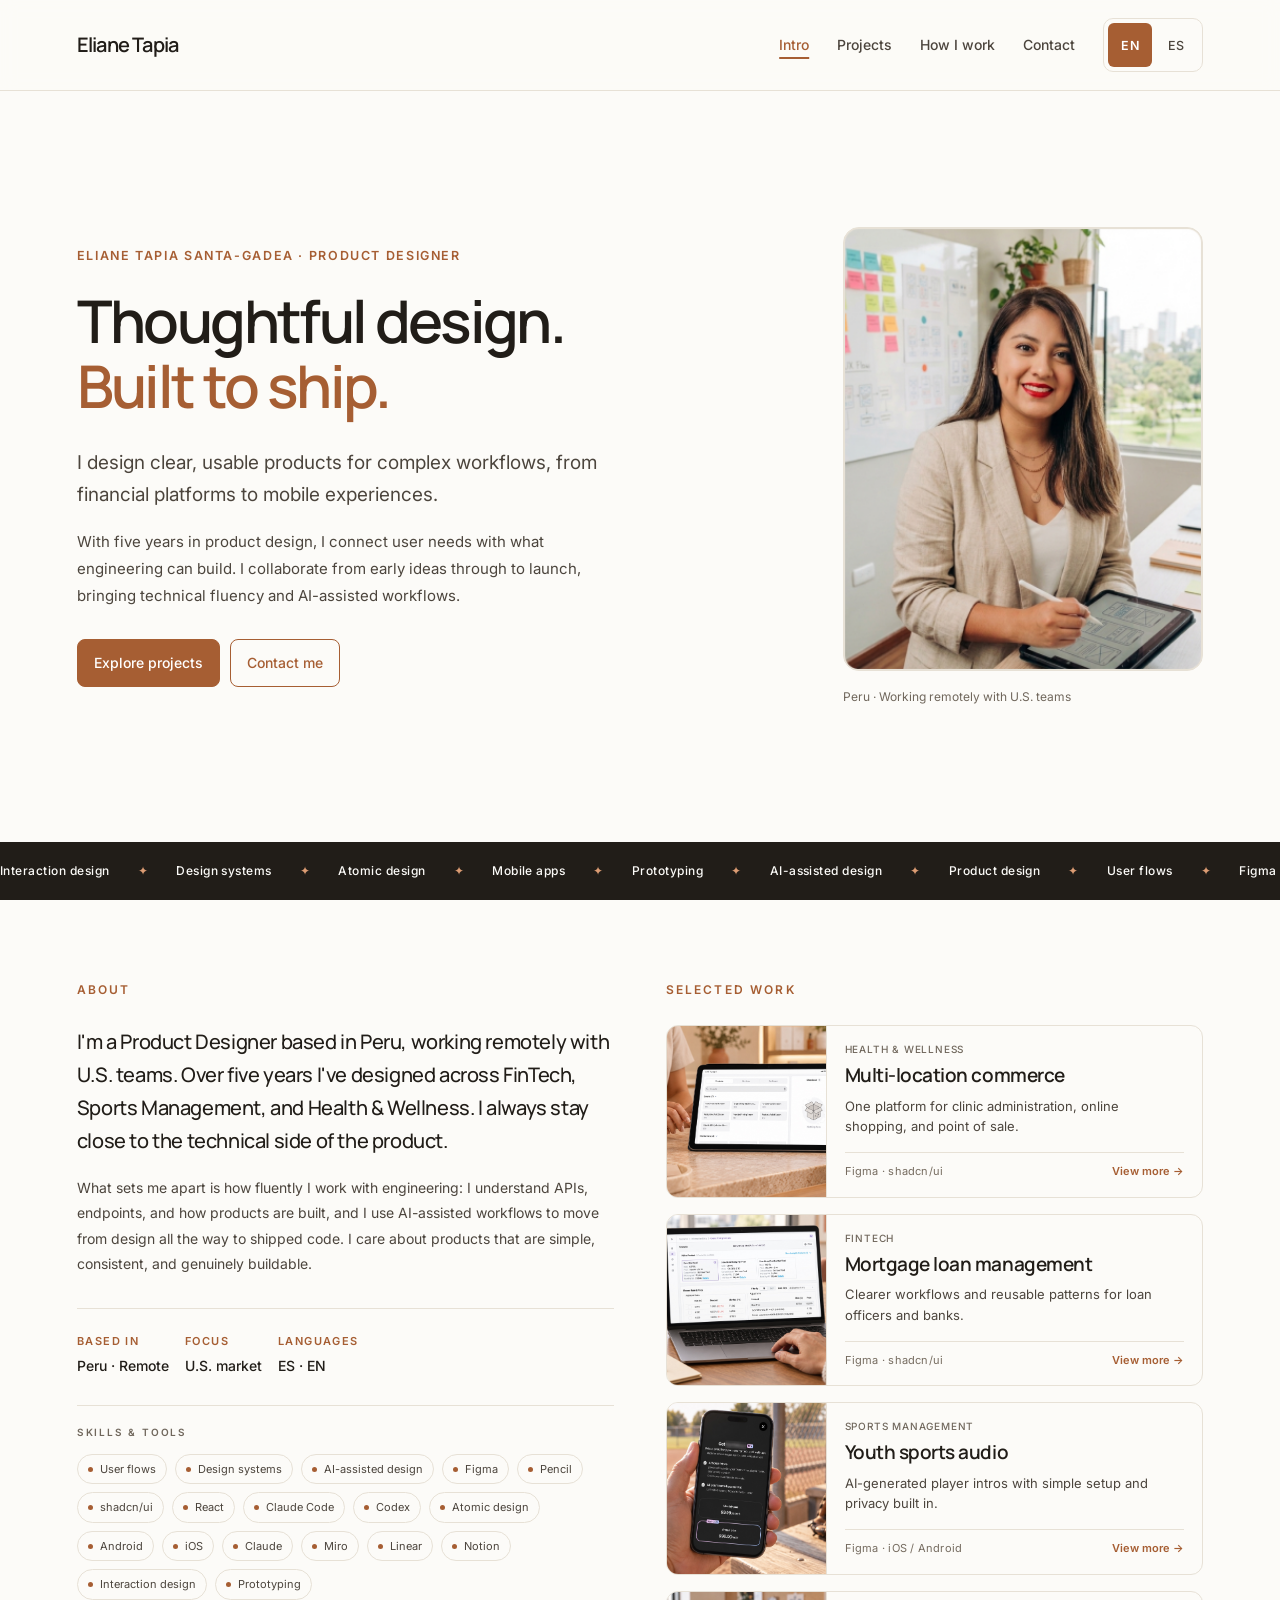
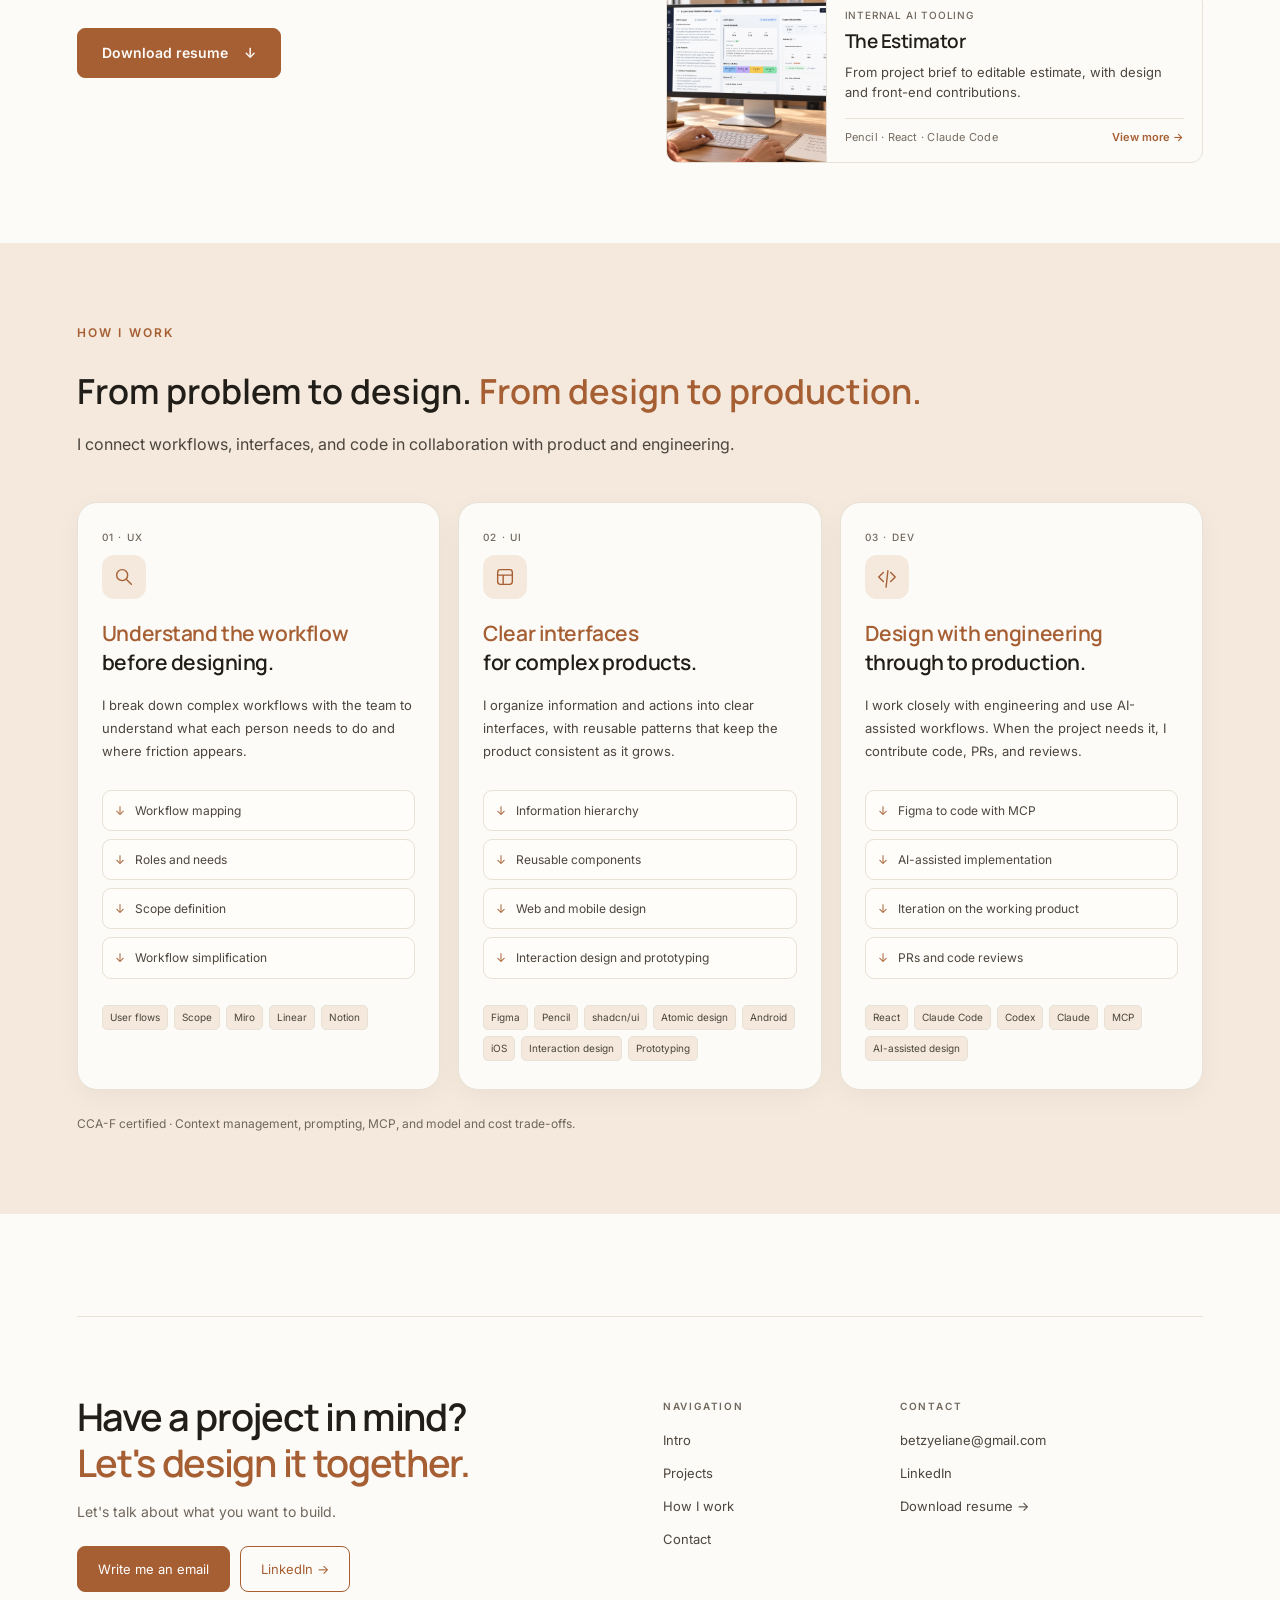
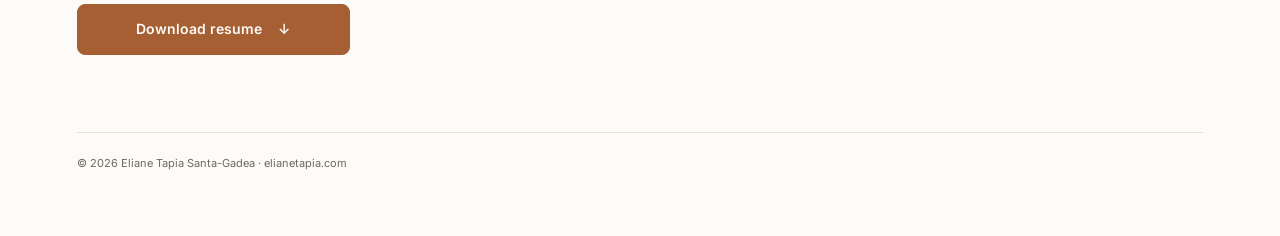
==== index.html @ b55c4a1f "Keep process-card accent line inside rounded edges" ====
<!DOCTYPE html>
<html lang="en" class="home-page">
<head>
  <meta charset="UTF-8">
  <meta name="viewport" content="width=device-width, initial-scale=1.0">
  <title>Eliane Tapia | Product Designer</title>
  <meta name="description" content="I design clear, usable products for complex workflows.">

  <!-- Open Graph (WhatsApp, LinkedIn, Facebook, iMessage) -->
  <meta property="og:type" content="website">
  <meta property="og:site_name" content="Eliane Tapia">
  <meta property="og:title" content="Eliane Tapia | Product Designer">
  <meta property="og:description" content="Thoughtful design. Built to ship. Clear, usable products for complex workflows.">
  <meta property="og:url" content="https://portfolio-eliane-exploration.vercel.app/">
  <meta property="og:image" content="https://portfolio-eliane-exploration.vercel.app/images/about-photo.png">
  <meta property="og:image:width" content="340">
  <meta property="og:image:height" content="420">
  <meta property="og:image:alt" content="Eliane Tapia, Product Designer">
  <meta property="og:locale" content="en_US">

  <!-- Twitter / X -->
  <meta name="twitter:card" content="summary_large_image">
  <meta name="twitter:title" content="Eliane Tapia | Product Designer">
  <meta name="twitter:description" content="Thoughtful design. Built to ship. Clear, usable products for complex workflows.">
  <meta name="twitter:image" content="https://portfolio-eliane-exploration.vercel.app/images/about-photo.png">

  <link rel="preconnect" href="https://fonts.googleapis.com">
  <link rel="preconnect" href="https://fonts.gstatic.com" crossorigin>
  <link href="https://fonts.googleapis.com/css2?family=Manrope:wght@500;600&family=Inter:wght@400;500;600&display=swap" rel="stylesheet">
  <link rel="stylesheet" href="css/styles.css?v=portfolio-process-25">
</head>
<body class="home">
  <a class="skip-link" href="#main" data-es="Saltar al contenido">Skip to content</a>
  <header class="topbar">
    <a class="wordmark" href="index.html">Eliane Tapia</a>
    <nav class="nav" aria-label="Main navigation" data-es-aria-label="Navegación principal">
      <a href="#intro" data-es="Introducción">Intro</a>
      <a href="#work" data-es="Proyectos">Projects</a>
      <a href="#approach" data-es="Cómo trabajo">How I work</a>
      <a href="#contact" data-es="Contacto">Contact</a>
    </nav>
    <div class="header-actions">
      <div class="lang" role="group" aria-label="Language" data-es-aria-label="Idioma">
        <button data-lang="en" class="active" aria-pressed="true">EN</button>
        <button data-lang="es" aria-pressed="false">ES</button>
      </div>
    </div>
  </header>

  <main id="main">
    <!-- Hero -->
    <section class="hero wrap" id="intro">
      <div class="hero-copy">
      <p class="eyebrow">ELIANE TAPIA SANTA-GADEA · PRODUCT DESIGNER</p>
      <h1 class="hero-title"><span data-es="Diseño con intención.">Thoughtful design.</span><span class="accent" data-es="Listo para lanzar.">Built to ship.</span></h1>
      <p class="lead" data-es="Diseño productos claros y fáciles de usar para flujos de trabajo complejos, desde plataformas financieras hasta experiencias móviles.">I design clear, usable products for complex workflows, from financial platforms to mobile experiences.</p>
      <p class="hero-context" data-es="Con cinco años en diseño de producto, conecto las necesidades de las personas con lo que ingeniería puede construir. Colaboro desde las primeras ideas hasta el lanzamiento, con fluidez técnica y flujos asistidos por IA.">With five years in product design, I connect user needs with what engineering can build. I collaborate from early ideas through to launch, bringing technical fluency and AI-assisted workflows.</p>
      <p class="hero-links"><a class="primary-link" href="#work" data-es="Explorar proyectos">Explore projects</a><a class="secondary-link" href="#contact" data-es="Contáctame">Contact me</a></p>
      </div>
      <figure class="hero-profile">
        <div class="hero-photo">
          <img loading="eager" decoding="async" src="images/about-photo.png" alt="Eliane Tapia" onerror="this.style.display='none'">
        </div>
        <figcaption data-es="Perú · Colaboración remota con equipos de EE.UU.">Peru · Working remotely with U.S. teams</figcaption>
      </figure>
    </section>

    <section class="skills-marquee" aria-label="Design skills" data-es-aria-label="Capacidades de diseño">
      <div class="marquee-window">
        <div class="marquee-track">
          <ul class="marquee-list"><li data-es="Diseño de interacción">Interaction design</li><li data-es="Sistemas de diseño">Design systems</li><li data-es="Diseño atómico">Atomic design</li><li data-es="Apps móviles">Mobile apps</li><li data-es="Prototipado">Prototyping</li><li data-es="Diseño asistido por IA">AI-assisted design</li><li data-es="Diseño de producto">Product design</li><li data-es="Flujos de usuario">User flows</li><li>Figma</li><li>Codex</li><li>Claude</li></ul>
          <ul class="marquee-list" aria-hidden="true"><li data-es="Diseño de interacción">Interaction design</li><li data-es="Sistemas de diseño">Design systems</li><li data-es="Diseño atómico">Atomic design</li><li data-es="Apps móviles">Mobile apps</li><li data-es="Prototipado">Prototyping</li><li data-es="Diseño asistido por IA">AI-assisted design</li><li data-es="Diseño de producto">Product design</li><li data-es="Flujos de usuario">User flows</li><li>Figma</li><li>Codex</li><li>Claude</li></ul>
        </div>
      </div>
    </section>

    <div class="about-work section wrap">
    <!-- About -->
    <section class="about" id="about">
      <h2 class="label" data-es="SOBRE MÍ">ABOUT</h2>
      <div class="about-row">
        <div class="about-text">
          <div class="about-bio">
          <p class="about-lead" data-es="Soy Product Designer radicada en Perú, trabajando en remoto con equipos de EE.UU. En cinco años he diseñado en FinTech, Sports Management y Health & Wellness. Siempre trabajo cerca del lado técnico del producto.">I'm a Product Designer based in Peru, working remotely with U.S. teams. Over five years I've designed across FinTech, Sports Management, and Health &amp; Wellness. I always stay close to the technical side of the product.</p>
          <p class="about-body" data-es="Lo que me distingue es la fluidez con que trabajo junto a ingeniería: entiendo APIs, endpoints y cómo se construyen los productos, y uso flujos asistidos por IA para ir del diseño hasta el código en producción. Me importan los productos simples, consistentes y realmente construibles.">What sets me apart is how fluently I work with engineering: I understand APIs, endpoints, and how products are built, and I use AI-assisted workflows to move from design all the way to shipped code. I care about products that are simple, consistent, and genuinely buildable.</p>

          </div>
          <div class="about-profile-details">
          <div class="facts">
            <div><p class="fact-k" data-es="UBICACIÓN">BASED IN</p><p class="fact-v" data-es="Perú · Remoto">Peru · Remote</p></div>
            <div><p class="fact-k" data-es="ENFOQUE">FOCUS</p><p class="fact-v" data-es="Mercado EE.UU.">U.S. market</p></div>
            <div><p class="fact-k" data-es="IDIOMAS">LANGUAGES</p><p class="fact-v">ES · EN</p></div>
          </div>
    <section class="about-skills" aria-labelledby="skills-title">
      <div class="skills-inner">
        <h3 class="label" id="skills-title" data-es="SKILLS Y HERRAMIENTAS">SKILLS &amp; TOOLS</h3>
        <ul class="skill-list">
          <li data-es="Flujos de usuario">User flows</li>
          <li data-es="Sistemas de diseño">Design systems</li>
          <li data-es="Diseño asistido por IA">AI-assisted design</li>
          <li>Figma</li>
          <li>Pencil</li>
          <li>shadcn/ui</li>
          <li>React</li>
          <li>Claude Code</li>
          <li>Codex</li>
          <li data-es="Diseño atómico">Atomic design</li>
          <li>Android</li>
          <li>iOS</li>
          <li>Claude</li>
          <li>Miro</li>
          <li>Linear</li>
          <li>Notion</li>
          <li data-es="Diseño de interacción">Interaction design</li>
          <li data-es="Prototipado">Prototyping</li>
        </ul>
      </div>
    </section>
          </div>

        </div>
      </div>
      <a class="about-resume" href="resumes/Eliane_Tapia_CV_EN.pdf" download data-cv-en="resumes/Eliane_Tapia_CV_EN.pdf" data-cv-es="resumes/Eliane_Tapia_CV_ES.pdf"><span data-es="Descargar CV">Download resume</span><span aria-hidden="true">↓</span></a>
    </section>

    <!-- Selected work -->
    <section class="work" id="work">
      <h2 class="label" data-es="TRABAJO SELECCIONADO">SELECTED WORK</h2>
      <div class="cards">
        <a class="card" href="multi-location-commerce.html">
          <div class="card-media"><img loading="lazy" decoding="async" src="images/mockups/mlc-context.jpg" width="1536" height="1024" alt="" onerror="this.style.display='none'"></div>
          <div class="card-copy">
          <span class="card-meta">Health &amp; wellness</span>
          <h3 data-es="Comercio multisede">Multi-location commerce</h3>
          <p class="card-desc" data-es="Una plataforma para administrar clínicas, compras online y puntos de venta.">One platform for clinic administration, online shopping, and point of sale.</p>
          <div class="card-footer">
            <p class="card-stack">Figma · shadcn/ui</p>
            <span class="card-link" data-es="Ver más →">View more →</span>
          </div>
          </div>
        </a>
        <a class="card" href="mortgage-loan.html">
          <div class="card-media"><img loading="lazy" decoding="async" src="images/mockups/mortgage-context.jpg" width="1536" height="1024" alt="" onerror="this.style.display='none'"></div>
          <div class="card-copy">
          <span class="card-meta">Fintech</span>
          <h3 data-es="Gestión de préstamos hipotecarios">Mortgage loan management</h3>
          <p class="card-desc" data-es="Flujos más claros y patrones reutilizables para oficiales de crédito y bancos.">Clearer workflows and reusable patterns for loan officers and banks.</p>
          <div class="card-footer">
            <p class="card-stack">Figma · shadcn/ui</p>
            <span class="card-link" data-es="Ver más →">View more →</span>
          </div>
          </div>
        </a>
        <a class="card" href="youth-sports.html">
          <div class="card-media"><img loading="lazy" decoding="async" src="images/mockups/youth-context.jpg" width="1536" height="1024" alt="" onerror="this.style.display='none'"></div>
          <div class="card-copy">
          <span class="card-meta">Sports management</span>
          <h3 data-es="Audio para deportes juveniles">Youth sports audio</h3>
          <p class="card-desc" data-es="Presentaciones de jugadores generadas por IA, con configuración sencilla y privacidad integrada.">AI-generated player intros with simple setup and privacy built in.</p>
          <div class="card-footer">
            <p class="card-stack">Figma · iOS / Android</p>
            <span class="card-link" data-es="Ver más →">View more →</span>
          </div>
          </div>
        </a>
        <a class="card" href="estimator.html">
          <div class="card-media"><img loading="lazy" decoding="async" src="images/mockups/estimator-context.jpg" width="1536" height="1024" alt="" onerror="this.style.display='none'"></div>
          <div class="card-copy">
          <span class="card-meta">Internal AI tooling</span>
          <h3 data-es="The Estimator">The Estimator</h3>
          <p class="card-desc" data-es="Del brief a una estimación editable, con aportes de diseño y front-end.">From project brief to editable estimate, with design and front-end contributions.</p>
          <div class="card-footer">
            <p class="card-stack">Pencil · React · Claude Code</p>
            <span class="card-link" data-es="Ver más →">View more →</span>
          </div>
          </div>
        </a>
      </div>
    </section>

    </div>

    <!-- How I work -->
    <section class="band approach" id="approach" aria-labelledby="approach-title">
      <div class="section wrap">
        <p class="label" data-es="CÓMO TRABAJO">HOW I WORK</p>
        <h2 id="approach-title"><span data-es="Del problema al diseño.">From problem to design.</span> <span class="accent" data-es="Del diseño a producción.">From design to production.</span></h2>
        <p class="approach-intro" data-es="Conecto flujos de trabajo, interfaces y código en colaboración con producto e ingeniería.">I connect workflows, interfaces, and code in collaboration with product and engineering.</p>
        <div class="points">
          <article class="point" tabindex="0">
            <span class="approach-number">01 · UX</span>
            <span class="approach-icon" aria-hidden="true"><svg viewBox="0 0 24 24" width="22" height="22" fill="none" stroke="currentColor" stroke-width="1.5" stroke-linecap="round" stroke-linejoin="round"><circle cx="10" cy="10" r="6"/><path d="m15 15 5 5"/></svg></span>
            <h3><span class="accent" data-es="Entender el flujo">Understand the workflow</span><span data-es="antes de diseñar.">before designing.</span></h3>
            <p data-es="Descompongo flujos complejos junto al equipo para entender qué necesita hacer cada persona y dónde aparece la fricción.">I break down complex workflows with the team to understand what each person needs to do and where friction appears.</p>
            <ul class="approach-details">
              <li data-es="Mapeo de flujos">Workflow mapping</li>
              <li data-es="Roles y necesidades">Roles and needs</li>
              <li data-es="Definición del alcance">Scope definition</li>
              <li data-es="Simplificación de flujos">Workflow simplification</li>
            </ul>
            <ul class="approach-tags"><li data-es="Flujos de usuario">User flows</li><li data-es="Alcance">Scope</li><li>Miro</li><li>Linear</li><li>Notion</li></ul>
          </article>
          <article class="point" tabindex="0">
            <span class="approach-number">02 · UI</span>
            <span class="approach-icon" aria-hidden="true"><svg viewBox="0 0 24 24" width="22" height="22" fill="none" stroke="currentColor" stroke-width="1.5" stroke-linecap="round" stroke-linejoin="round"><rect x="4" y="4" width="16" height="16" rx="3"/><path d="M4 10h16M10 10v10"/></svg></span>
            <h3><span class="accent" data-es="Interfaces claras">Clear interfaces</span><span data-es="para productos complejos.">for complex products.</span></h3>
            <p data-es="Organizo información y acciones en interfaces claras, con patrones reutilizables que mantienen la consistencia a medida que el producto crece.">I organize information and actions into clear interfaces, with reusable patterns that keep the product consistent as it grows.</p>
            <ul class="approach-details">
              <li data-es="Jerarquía de información">Information hierarchy</li>
              <li data-es="Componentes reutilizables">Reusable components</li>
              <li data-es="Diseño web y móvil">Web and mobile design</li>
              <li data-es="Diseño de interacción y prototipado">Interaction design and prototyping</li>
            </ul>
            <ul class="approach-tags"><li>Figma</li><li>Pencil</li><li>shadcn/ui</li><li data-es="Diseño atómico">Atomic design</li><li>Android</li><li>iOS</li><li data-es="Diseño de interacción">Interaction design</li><li data-es="Prototipado">Prototyping</li></ul>
          </article>
          <article class="point" tabindex="0">
            <span class="approach-number">03 · DEV</span>
            <span class="approach-icon" aria-hidden="true"><svg viewBox="0 0 24 24" width="22" height="22" fill="none" stroke="currentColor" stroke-width="1.5" stroke-linecap="round" stroke-linejoin="round"><path d="m8 7-5 5 5 5m8-10 5 5-5 5m-3-12-2 18"/></svg></span>
            <h3><span class="accent" data-es="Diseñar con ingeniería">Design with engineering</span><span data-es="hasta producción.">through to production.</span></h3>
            <p data-es="Trabajo de cerca con ingeniería y uso flujos asistidos por IA. Cuando el proyecto lo necesita, contribuyo código, PRs y revisiones.">I work closely with engineering and use AI-assisted workflows. When the project needs it, I contribute code, PRs, and reviews.</p>
            <ul class="approach-details">
              <li data-es="De Figma al código con MCP">Figma to code with MCP</li>
              <li data-es="Implementación asistida por IA">AI-assisted implementation</li>
              <li data-es="Iteración sobre el producto real">Iteration on the working product</li>
              <li data-es="PRs y revisiones de código">PRs and code reviews</li>
            </ul>
            <ul class="approach-tags"><li>React</li><li>Claude Code</li><li>Codex</li><li>Claude</li><li>MCP</li><li data-es="Diseño asistido por IA">AI-assisted design</li></ul>
          </article>
        </div>
        <p class="approach-note" data-es="Certificación CCA-F · Manejo de contexto, prompting, MCP y decisiones de modelo y costo.">CCA-F certified · Context management, prompting, MCP, and model and cost trade-offs.</p>
      </div>
    </section>

  </main>

  <footer class="contact-footer wrap" id="contact" aria-labelledby="footer-title">
    <div class="footer-grid">
      <div class="footer-invitation">
        <h2 id="footer-title"><span data-es="¿Tienes un proyecto en mente?">Have a project in mind?</span> <span class="accent" data-es="Diseñémoslo juntos.">Let's design it together.</span></h2>
        <p data-es="Conversemos sobre lo que quieres construir.">Let's talk about what you want to build.</p>
        <div class="footer-action-group">
        <div class="footer-actions">
          <a class="primary-link" href="mailto:betzyeliane@gmail.com" data-es="Escríbeme">Write me an email</a>
          <a class="secondary-link" href="https://www.linkedin.com/in/elianetapia" target="_blank" rel="noopener">LinkedIn →</a>
        </div>
        <a class="about-resume footer-resume-button" href="resumes/Eliane_Tapia_CV_EN.pdf" download data-cv-en="resumes/Eliane_Tapia_CV_EN.pdf" data-cv-es="resumes/Eliane_Tapia_CV_ES.pdf"><span data-es="Descargar CV">Download resume</span><span aria-hidden="true">↓</span></a>
        </div>
      </div>
      <nav class="footer-column" aria-label="Footer navigation" data-es-aria-label="Navegación del pie de página">
        <h3 class="label" data-es="NAVEGACIÓN">NAVIGATION</h3>
        <a href="#intro" data-es="Introducción">Intro</a>
        <a href="#work" data-es="Proyectos">Projects</a>
        <a href="#approach" data-es="Cómo trabajo">How I work</a>
        <a href="#contact" data-es="Contacto">Contact</a>
      </nav>
      <div class="footer-column">
        <h3 class="label" data-es="CONTACTO">CONTACT</h3>
        <a href="mailto:betzyeliane@gmail.com">betzyeliane@gmail.com</a>
        <a href="https://www.linkedin.com/in/elianetapia" target="_blank" rel="noopener">LinkedIn</a>
        <a class="footer-resume" href="resumes/Eliane_Tapia_CV_EN.pdf" download data-cv-en="resumes/Eliane_Tapia_CV_EN.pdf" data-cv-es="resumes/Eliane_Tapia_CV_ES.pdf" data-es="Descargar CV →">Download resume →</a>
      </div>
    </div>
    <div class="footer-bottom">© <span id="yr"></span> Eliane Tapia Santa-Gadea · elianetapia.com</div>
  </footer>
  <script>document.getElementById("yr").textContent = new Date().getFullYear();</script>
  <script src="js/main.js?v=portfolio-resume-24"></script>
</body>
</html>
---- css/styles.css ----
/* ============================================================
   Eliane Tapia — Portfolio
   Token-first stylesheet. Change a value here, it updates everywhere.
   ============================================================ */

:root {
  /* Color */
  --paper:      #FCFBF8;  /* page background */
  --ink:        #211D18;  /* primary text / headings */
  --mid:        #4C453D;  /* body text */
  --soft:       #857C70;  /* secondary text */
  --faint:      #A39A8C;  /* captions, footnotes */
  --line:       #E7E1D6;  /* hairlines, borders */
  --accent:     #A65E33;  /* sienna — labels, links, accents */
  --tint:       #F4E9DC;  /* warm band / cards */
  --img-tint:   #ECE5DB;  /* image placeholder background */

  /* Type */
  --display: "Manrope", -apple-system, BlinkMacSystemFont, "Segoe UI", sans-serif;
  --body: "Inter", -apple-system, BlinkMacSystemFont, "Segoe UI", sans-serif;

  /* Layout */
  --maxw: 1000px;
  --gutter: clamp(20px, 6vw, 80px);
}

/* ---------- Reset ---------- */
*, *::before, *::after { box-sizing: border-box; }
html { -webkit-text-size-adjust: 100%; scroll-behavior: smooth; }
body {
  margin: 0;
  background: var(--paper);
  color: var(--mid);
  font-family: var(--body);
  font-size: 17px;
  line-height: 1.6;
  -webkit-font-smoothing: antialiased;
  text-rendering: optimizeLegibility;
}
img { max-width: 100%; display: block; }
a { color: var(--accent); text-decoration: none; }
a:hover { text-decoration: underline; text-underline-offset: 3px; }
h1, h2, h3 { font-family: var(--display); color: var(--ink); font-weight: 500; margin: 0; }

/* ---------- Layout helpers ---------- */
.wrap { max-width: var(--maxw); margin: 0 auto; padding-left: var(--gutter); padding-right: var(--gutter); }
.section { padding-block: clamp(56px, 9vw, 96px); }
.label {
  font-family: var(--body); font-weight: 600; font-size: 12px;
  letter-spacing: 0.18em; color: var(--accent); text-transform: uppercase;
  margin: 0 0 26px;
}
.rule { height: 1px; background: var(--line); border: 0; margin: 0; }
.accent { color: var(--accent); }

/* ---------- Topbar ---------- */
.topbar {
  position: sticky; top: 0; z-index: 50;
  display: flex; align-items: center; justify-content: space-between;
  gap: 16px; flex-wrap: wrap;
  padding: 16px var(--gutter);
  background: color-mix(in srgb, var(--paper) 88%, transparent);
  backdrop-filter: saturate(140%) blur(8px);
  border-bottom: 1px solid var(--line);
}
.wordmark { font-family: var(--display); font-weight: 500; font-size: 19px; color: var(--ink); }
.wordmark:hover { text-decoration: none; }
.nav { display: flex; align-items: center; gap: clamp(14px, 3vw, 28px); }
.nav > a { color: var(--mid); font-weight: 500; font-size: 14px; }
.lang { display: inline-flex; align-items: center; gap: 6px; padding: 5px 12px; border: 1px solid var(--line); border-radius: 20px; }
.lang button {
  background: none; border: 0; cursor: pointer; font-family: var(--body);
  font-size: 12.5px; font-weight: 500; letter-spacing: 0.04em; color: var(--faint); padding: 0;
}
.lang button.active { color: var(--accent); font-weight: 600; }
.lang span { color: var(--faint); font-size: 12px; }

/* ---------- Hero ---------- */
.hero {
  padding-top: clamp(56px, 9vw, 96px);
  padding-bottom: clamp(56px, 9vw, 96px);
}
.eyebrow { font-weight: 600; font-size: 12.5px; letter-spacing: 0.13em; color: var(--accent); margin: 0 0 22px; }
.hero-title {
  font-size: clamp(34px, 6.2vw, 60px); line-height: 1.05; letter-spacing: -0.01em;
  max-width: none ; margin: 0 0 26px;
}
.lead { font-size: clamp(17px, 2.2vw, 19px); color: var(--mid); max-width: none; margin: 0 0 26px; line-height: 1.6; }
.hero-links { font-size: 15px; }
.hero-links a { font-weight: 500; }
.hero-links .sep { color: var(--line); margin: 0 8px; }

/* ---------- About ---------- */
.about-row { display: grid; grid-template-columns: 340px 1fr; gap: clamp(32px, 5vw, 60px); align-items: start; }
.about-photo {
  aspect-ratio: 34 / 42; border-radius: 14px; overflow: hidden;
  background: var(--img-tint); border: 1px solid var(--line);
  display: grid; place-items: center;
}
.about-photo img { width: 100%; height: 100%; object-fit: cover; }
.about-photo::after { content: "Tu foto"; color: var(--faint); font-size: 13px; letter-spacing: 0.18em; }
.about-photo:has(img[src]:not([src=""]))::after { content: none; }
.about-lead { font-family: var(--display); font-size: clamp(20px, 2.6vw, 23px); color: var(--ink); line-height: 1.4; margin: 0 0 18px; }
.about-body { font-size: 16px; color: var(--mid); margin: 0 0 26px; }
.facts { display: flex; flex-wrap: wrap; gap: 36px; }
.fact-k { font-weight: 600; font-size: 11px; letter-spacing: 0.13em; color: var(--accent); text-transform: uppercase; margin: 0 0 4px; }
.fact-v { font-weight: 500; font-size: 14px; color: var(--ink); margin: 0; }

/* ---------- Selected work ---------- */
.cards { display: grid; grid-template-columns: 1fr 1fr; gap: clamp(28px, 4vw, 40px) clamp(24px, 3vw, 32px); }
.card { display: block; color: inherit; }
.card:hover { text-decoration: none; }
.card-media {
  aspect-ratio: 16 / 9; border-radius: 12px; overflow: hidden; background: var(--img-tint);
  border: 1px solid var(--line); margin-bottom: 16px; transition: transform .25s ease, box-shadow .25s ease;
}
.card-media img { width: 100%; height: 100%; object-fit: cover; }
.card:hover .card-media { transform: translateY(-3px); box-shadow: 0 18px 40px rgba(33,29,24,.12); }
.card h3 { font-size: clamp(20px, 2.4vw, 23px); line-height: 1.18; margin: 0 0 8px; }
.card-meta { font-weight: 600; font-size: 12px; letter-spacing: 0.06em; color: var(--accent); margin: 0 0 8px; }
.card-desc { font-size: 15px; color: var(--mid); margin: 0 0 8px; }
.card-stack { font-size: 12.5px; color: var(--faint); letter-spacing: 0.02em; margin: 0; }

/* ---------- Design → Code band ---------- */
.band { background: var(--tint); }
.band h2 { font-size: clamp(26px, 3.4vw, 36px); line-height: 1.14; margin: 0 0 36px; }
.points { display: grid; grid-template-columns: repeat(3, 1fr); gap: clamp(24px, 4vw, 40px); }
.point .arrow { color: var(--accent); font-size: 18px; }
.point h4 { font-family: var(--body); font-weight: 600; font-size: 15px; color: var(--ink); margin: 6px 0 6px; line-height: 1.4; }
.point p { font-size: 14px; color: var(--mid); margin: 0; }

/* ---------- Contact ---------- */
.contact h2 { font-size: clamp(30px, 4.4vw, 46px); line-height: 1.08; margin: 0 0 22px; }
.contact-links { font-size: clamp(16px, 2vw, 18px); }
.contact-links a { font-weight: 500; }
.contact-links .sep { color: var(--line); margin: 0 10px; }
.site-footer { padding: 24px var(--gutter) 44px; color: var(--faint); font-size: 12px; letter-spacing: 0.02em; }

/* ---------- Detail page ---------- */
.detail-hero { padding-top: clamp(48px, 7vw, 80px); padding-bottom: clamp(32px, 5vw, 48px); }
.detail-hero .eyebrow { margin-bottom: 14px; }
.detail-title { font-size: clamp(32px, 5.4vw, 50px); line-height: 1.06; letter-spacing: -0.01em; max-width: 18ch; margin: 0 0 22px; }
.detail-sub { font-size: clamp(17px, 2.2vw, 21px); color: var(--mid); max-width: 56ch; margin: 0; }

.meta { display: grid; grid-template-columns: repeat(3, 1fr); gap: 28px; padding-block: 30px; border-top: 1px solid var(--line); border-bottom: 1px solid var(--line); }
.meta .k { font-weight: 600; font-size: 11px; letter-spacing: 0.13em; color: var(--accent); text-transform: uppercase; margin: 0 0 6px; }
.meta .v { font-weight: 500; font-size: 15px; color: var(--ink); margin: 0; line-height: 1.45; }

.problem-text { font-family: var(--display); font-size: clamp(21px, 2.8vw, 24px); color: var(--ink); line-height: 1.4; max-width: 40ch; margin: 0; }

.steps { display: flex; flex-direction: column; gap: 22px; }
.step { display: grid; grid-template-columns: 28px 1fr; gap: 18px; align-items: start; }
.step .num { font-weight: 600; font-size: 14px; color: var(--accent); }
.step h4 { font-family: var(--body); font-weight: 600; font-size: 15px; color: var(--ink); margin: 0 0 3px; line-height: 1.3; }
.step p { font-size: 14.5px; color: var(--mid); margin: 0; }

.overview-text { font-size: clamp(17px, 2.2vw, 19px); color: var(--mid); max-width: 60ch; margin: 0; line-height: 1.65; }

.impact-cards { display: grid; grid-template-columns: repeat(3, 1fr); gap: 20px; }
.impact-card { background: var(--tint); border-radius: 12px; padding: 22px; }
.impact-card .big { font-family: var(--display); font-size: clamp(22px, 2.8vw, 26px); color: var(--ink); line-height: 1.12; margin: 0 0 8px; }
.impact-card .small { font-size: 13.5px; color: var(--mid); margin: 0; line-height: 1.4; }

/* Gallery cards use the Figma frame proportions; images fill them
   (cover, top-anchored) so there's no empty padding around the shot. */
.gallery-lead { border-radius: 12px; overflow: hidden; background: var(--img-tint); border: 1px solid var(--line); margin-bottom: 20px; aspect-ratio: 960 / 520; }
.gallery-lead img { width: 100%; height: 100%; object-fit: cover; object-position: top; display: block; }
.gallery-grid { display: grid; grid-template-columns: 1fr 1fr; gap: 20px; align-items: start; }
.gallery-grid .shot { border-radius: 12px; overflow: hidden; background: var(--img-tint); border: 1px solid var(--line); aspect-ratio: 468 / 210; }
.gallery-grid .shot img { width: 100%; height: 100%; object-fit: cover; object-position: top; display: block; }
.gallery-grid.phones { grid-template-columns: repeat(3, 1fr); }
.gallery-grid.phones .shot { aspect-ratio: 304 / 460; }

.detail-footer { padding-block: 36px; border-top: 1px solid var(--line); }
.detail-footer a { font-weight: 500; font-size: 15px; }

/* ---------- Responsive ---------- */
@media (max-width: 760px) {
  .about-row { grid-template-columns: 1fr; }
  .about-photo { max-width: 280px; }
  .cards { grid-template-columns: 1fr; }
  .points { grid-template-columns: 1fr; gap: 22px; }
  .meta { grid-template-columns: 1fr; gap: 18px; }
  .impact-cards { grid-template-columns: 1fr; }
  .gallery-grid { grid-template-columns: 1fr; }
  .gallery-grid.phones { grid-template-columns: 1fr 1fr; }
  .nav { gap: 14px; }
}

/* ---------- A11y ---------- */
a:focus-visible, button:focus-visible { outline: 2px solid var(--accent); outline-offset: 3px; border-radius: 2px; }
@media (prefers-reduced-motion: reduce) {
  html { scroll-behavior: auto; }
  * { transition: none !important; }
}

/* Refined typography, navigation, and spacing. */
:root { --maxw: 1120px; --soft: #70675c; --faint: #756b5f; }
h1, h2, h3, h4 { font-family: var(--display); font-weight: 600; }
.point h4, .step h4 { font-family: var(--display); }
section[id] { scroll-margin-top: 160px; }
.topbar { padding-block: 18px; gap: 20px 28px; }
.wordmark { font-size: 20px; font-weight: 600; letter-spacing: -.04em; }
.nav { margin-left: auto; }
.header-actions { display: flex; align-items: center; }
.lang { padding: 4px; gap: 2px; border-radius: 10px; background: var(--paper); }
.lang button { min-width: 44px; min-height: 44px; padding: 10px; border-radius: 6px; color: var(--mid); }
.lang button.active { background: var(--accent); color: #fff; }
.cv-button { min-height: 48px; padding: 12px 8px; border: 1px solid transparent; border-radius: 8px; background: transparent; color: var(--soft); font: 500 15px var(--body); line-height: 1.6; }
.cv-button:disabled { cursor: not-allowed; opacity: .65; }
a:focus-visible, button:focus-visible { outline: 3px solid var(--ink); outline-offset: 4px; }
.skip-link { position: fixed; top: 8px; left: 12px; padding: 12px 20px; background: var(--paper); z-index: 100; transform: translateY(-180%); }
.skip-link:focus { transform: translateY(0); }
.hero { padding-block: clamp(64px, 9vw, 112px); }
.hero-title { font-size: clamp(38px, 6.2vw, 70px); line-height: 1.12; letter-spacing: -.045em; margin-bottom: 28px; }
.hero-title > span { display: block; }
.lead { max-width: 640px; font-size: clamp(17px, 2vw, 19px); line-height: 1.75; }
.hero-links { display: flex; flex-wrap: wrap; gap: 12px; align-items: center; margin: 30px 0 0; }
.hero-links a { display: inline-flex; align-items: center; min-height: 48px; }
.primary-link, .secondary-link { padding: 12px 20px; border: 1px solid var(--accent); border-radius: 8px; }
.primary-link { background: var(--accent); color: #fff; }
.secondary-link { background: transparent; color: var(--accent); }
.primary-link:hover { background: #8f4e29; border-color: #8f4e29; text-decoration: none; }
.secondary-link:hover { background: var(--tint); text-decoration: none; }
.section { padding-block: clamp(52px, 7vw, 80px); }
.cards { gap: 48px 32px; }
.card h3 { font-size: clamp(21px, 2.2vw, 25px); line-height: 1.3; letter-spacing: -.025em; margin-bottom: 10px; }
.card-desc { line-height: 1.7; max-width: 46ch; }
.card-media { margin-bottom: 22px; }
.about-row { grid-template-columns: minmax(220px, 300px) 1fr; }
.about-lead { font-weight: 500; font-size: 22px; line-height: 1.55; letter-spacing: -.02em; }
.about-body { line-height: 1.8; }
.detail-title { max-width: 24ch; line-height: 1.15; letter-spacing: -.035em; }
.detail-sub, .overview-text { line-height: 1.75; }
.problem-text { max-width: 52ch; line-height: 1.55; }
.step h4 { font-size: 16px; line-height: 1.5; }
.steps { gap: 28px; }
.impact-card { padding: 26px; }
.impact-card .big { font-size: clamp(21px, 2.4vw, 25px); font-weight: 600; line-height: 1.3; }
.contact-links { display: flex; flex-wrap: wrap; gap: 12px 20px; overflow-wrap: anywhere; }
.contact-links .sep { display: none; }
@media (max-width: 1000px) {
  .topbar { gap: 12px 20px; }
  .wordmark { flex: 1; }
  .nav { order: 3; width: 100%; margin-left: 0; }
  .nav > a { display: inline-flex; align-items: center; min-height: 44px; }
}
@media (max-width: 760px) {
  .about-row { grid-template-columns: 1fr; }
  .hero { padding-block: 56px 64px; }
  .hero-title { font-size: clamp(36px, 8.5vw, 58px); }
  .card-media { margin-bottom: 18px; }
  .about-photo { width: 100%; }
  .about-lead { font-size: 20px; }
  .detail-title { overflow-wrap: anywhere; }
}
@media (max-width: 480px) {
  .topbar { position: relative; gap: 12px; }
  .wordmark { flex-basis: 100%; }
  .nav { order: initial; width: 100%; justify-content: space-between; }
  .header-actions { margin-left: auto; }
  .hero-links { align-items: stretch; flex-direction: column; gap: 12px; }
  .hero-links a { justify-content: center; }
  .eyebrow { font-size: 11px; letter-spacing: .09em; }
  .gallery-grid.phones { grid-template-columns: 1fr; }
  section[id] { scroll-margin-top: 24px; }
}

/* Home layout: split introduction, compact work list, adjacent biography. */
.home { --maxw: 1280px; }
.home .topbar { padding-inline: max(var(--gutter), calc((100vw - var(--maxw)) / 2 + var(--gutter))); }
.home .hero { display: grid; grid-template-columns: minmax(0, 1fr) 360px; align-items: center; gap: 64px; padding-block: clamp(64px, 8vw, 104px); }
.hero-copy { min-width: 0; }
.home .hero-title { font-size: clamp(38px, 4.6vw, 62px); }
.home .lead { max-width: 47ch; font-size: 19px; line-height: 1.65; margin-bottom: 18px; }
.hero-context { max-width: 56ch; font-size: 15px; line-height: 1.8; margin: 0; color: var(--mid); }
.hero-profile { margin: 0; }
.hero-photo { aspect-ratio: 34 / 42; border-radius: 16px; overflow: hidden; background: var(--img-tint); border: 1px solid var(--line); }
.hero-photo img { width: 100%; height: 100%; object-fit: cover; }
.hero-profile figcaption { margin-top: 16px; color: var(--soft); font-size: 12px; line-height: 1.6; }
.home .hero-links { gap: 10px; font-size: 14px; }
.home .hero-links a { padding-inline: 16px; }
.home .cv-button { font-size: 14px; }
.home .cards { grid-template-columns: repeat(2, minmax(0, 1fr)); gap: 32px; }
.home .card { display: grid; grid-template-columns: minmax(0, 1fr); overflow: hidden; border: 1px solid var(--line); border-radius: 12px; background: var(--paper); transition: border-color .2s ease, box-shadow .2s ease; }
.home .card-media { height: auto; min-height: 0; margin: 0; aspect-ratio: 3 / 2; border: 0; border-bottom: 1px solid var(--line); border-radius: 0; display: flex; align-items: center; background: var(--img-tint); }
.home .card-media img { width: 100%; height: 100%; object-fit: contain; }
.home .card:hover .card-media { transform: none; box-shadow: none; }
.home .card:hover, .home .card:focus-visible { border-color: var(--accent); box-shadow: 0 6px 20px rgba(33,29,24,.06); }
.card-copy { padding: 24px 26px; min-width: 0; }
.home .card h3 { font-size: 23px; line-height: 1.3; }
.home .card-meta { font-size: 10px; line-height: 1.6; }
.home .card-desc { font-size: 14px; line-height: 1.7; max-width: 58ch; }
.home .card-stack { font-size: 11px; }
.card-link { display: inline-block; margin-top: 16px; color: var(--accent); font-size: 12px; font-weight: 600; }
.home .about-row { display: block; }
.home .about-lead { font-size: clamp(21px, 2.2vw, 27px); line-height: 1.5; }
.home .about-body { font-size: 15px; }
.home .facts { gap: 24px; border-top: 1px solid var(--line); padding-top: 24px; margin-top: 32px; }
.home .point { padding: 28px; background: var(--paper); border: 1px solid var(--line); border-radius: 12px; }
.home .points { gap: 20px; }
.home .contact { text-align: center; padding-block: clamp(64px, 9vw, 112px); }
.home .contact-links { justify-content: center; }
.home .site-footer { text-align: center; border-top: 1px solid var(--line); }
@media (max-width: 1000px) {
  .home .hero { grid-template-columns: minmax(0, 1fr) 280px; gap: 32px; }
  .home .about { border-top: 1px solid var(--line); }
  .home .card { grid-template-columns: minmax(0, 1fr); }
}
@media (max-width: 760px) {
  .home .hero { grid-template-columns: 1fr; gap: 36px; }
  .hero-profile { display: grid; grid-template-columns: 100px minmax(0, 1fr); gap: 20px; align-items: center; max-width: 360px; }
  .hero-profile figcaption { margin: 0; }
  .home .hero-title { font-size: clamp(36px, 8vw, 56px); }
  .home .topbar .wordmark { flex: 1; }
  .home .topbar .nav { order: 3; }
  .home .header-actions { margin-left: 0; }
}
@media (max-width: 480px) {
  .home .card { grid-template-columns: 1fr; }
  .home .card-media { min-height: 0; aspect-ratio: 3 / 2; }
  .home .card-media img { height: 100%; }
  .card-copy { padding: 22px; }
}

/* Compact skills inside About and expanded working approach cards. */
.about-skills { border-top: 1px solid var(--line); padding-top: 18px; margin-top: 28px; }
.skills-inner .label { margin: 0 0 14px; font-size: 10px; color: var(--soft); }
.skill-list { display: flex; flex-wrap: wrap; gap: 8px; padding: 0; margin: 0; list-style: none; }
.skill-list li { display: inline-flex; align-items: center; gap: 7px; padding: 6px 10px; border: 1px solid var(--line); border-radius: 24px; background: var(--paper); color: var(--mid); font-size: 11px; line-height: 1.5; }
.skill-list li::before { content: ""; width: 5px; height: 5px; flex-shrink: 0; border-radius: 50%; background: var(--accent); }
.approach h2 { margin-bottom: 18px; line-height: 1.25; }
.approach h2 > span { display: inline; }
.approach h3 > span { display: block; }
.approach-intro { max-width: none; margin: 0 0 44px; font-size: 16px; line-height: 1.75; }
.home .approach .points { gap: 18px; }
.home .approach .point { display: flex; flex-direction: column; min-width: 0; padding: 28px 24px; border-radius: 20px; box-shadow: 0 8px 28px rgba(33,29,24,.04); }
.approach-number { align-self: flex-start; margin-bottom: 12px; color: var(--soft); font: 500 10px var(--body); letter-spacing: .12em; }
.approach-icon { display: grid; place-items: center; width: 44px; height: 44px; margin-bottom: 20px; border-radius: 12px; color: var(--accent); background: var(--tint); }
.approach .point h3 { font-size: 21px; line-height: 1.4; letter-spacing: -.02em; margin-bottom: 16px; }
.approach .point p { font-size: 13px; line-height: 1.8; margin-bottom: 26px; }
.approach-details { list-style: none; padding: 0; margin: auto 0 26px; display: grid; gap: 8px; }
.approach-details li { display: flex; align-items: baseline; gap: 10px; padding: 10px 12px; border: 1px solid var(--line); border-radius: 9px; background: #fffdf9; font-size: 12px; line-height: 1.6; }
.approach-details li::before { content: "↓"; color: var(--accent); flex-shrink: 0; }
.approach-tags { display: flex; flex-wrap: wrap; gap: 6px; padding: 0; margin: 0; list-style: none; }
.approach-tags li { background: var(--tint); border: 1px solid var(--line); border-radius: 5px; padding: 4px 7px; color: var(--mid); font-size: 10px; line-height: 1.5; }
.approach-note { margin: 24px 0 0; color: var(--soft); font-size: 12px; line-height: 1.7; }
@media (max-width: 960px) {
  .home .approach .points { grid-template-columns: 1fr; }
  .approach .point p { max-width: 65ch; }
}

.skills-marquee { display: flex; align-items: center; min-height: 58px; padding: 16px 0; background: var(--ink); color: var(--paper); }
.marquee-window { min-width: 0; flex: 1; overflow: hidden; }
.marquee-track { display: flex; width: max-content; animation: skills-scroll 65s linear infinite; }
.marquee-list { display: flex; flex-shrink: 0; align-items: center; gap: 28px; padding: 0 28px 0 0; margin: 0; list-style: none; }
.marquee-list li { display: flex; align-items: center; gap: 28px; white-space: nowrap; font-size: 12px; font-weight: 500; letter-spacing: .04em; }
.marquee-list li::after { content: "✦"; color: #dc9c73; font-size: 12px; }
@keyframes skills-scroll { to { transform: translateX(-50%); } }
@media (max-width: 480px) {
  .skills-marquee { gap: 10px; padding-inline: 16px; }
}
@media (prefers-reduced-motion: reduce) {
  .skills-marquee .marquee-track { animation: none; width: auto; }
  .skills-marquee .marquee-list { flex-wrap: wrap; gap: 12px 20px; }
}

/* Fit the header, hero and complete skills band into the first viewport. */
@media (min-width: 761px) {
  .home .hero {
    min-height: calc(100vh - var(--header-height, 90px) - var(--skills-height, 58px));
    min-height: calc(100svh - var(--header-height, 90px) - var(--skills-height, 58px));
    padding-block: clamp(40px, 6svh, 80px);
  }
}
@media (prefers-reduced-motion: reduce) {
  .skills-marquee .marquee-list[aria-hidden="true"] { display: none; }
}

/* Only settle near a boundary; ordinary scrolling stays unrestricted. */
@media (min-width: 1001px) and (prefers-reduced-motion: no-preference) {
  html.home-page {
    scroll-snap-type: y proximity;
    scroll-padding-top: var(--header-height, 90px);
  }
  .home .hero, .home .work, .home .about, .home .approach, .home .contact {
    scroll-snap-align: start;
    scroll-margin-top: 0;
  }
  .home .work, .home .about, .home .approach, .home .contact {
    min-height: calc(100svh - var(--header-height, 90px));
  }
  .home .site-footer { scroll-snap-align: end; }
  .home .skills-marquee { scroll-snap-align: end; }
}

@media (min-width: 1001px) and (max-width: 1150px) {
  .home .hero { grid-template-columns: minmax(0, 1fr) 310px; gap: 40px; }
  .home .hero-title { font-size: 46px; }
}
@media (max-width: 760px) {
  .home .lead { font-size: 18px; }
  .hero-context { font-size: 15px; }
}

/* Biography and contextual project gallery share one desktop section. */
.about-work { display: grid; grid-template-columns: repeat(2, minmax(0, 1fr)); gap: clamp(32px, 4vw, 56px); align-items: start; }
.home .about-work .about, .home .about-work .work { min-width: 0; min-height: 0; border-top: 0; scroll-snap-align: none; scroll-margin-top: calc(var(--header-height, 90px) + 24px); }
.home .about-work .about-text { display: block; }
.home .about-work .about-lead { font-size: 20px; line-height: 1.65; }
.home .about-work .about-body { font-size: 14px; line-height: 1.8; }
.home .about-work .facts { gap: 16px; }
.home .about-work .cards { grid-template-columns: 1fr; gap: 16px; }
.home .work .card { grid-template-columns: 160px minmax(0, 1fr); grid-template-rows: auto; }
.home .work .card-media { aspect-ratio: auto; min-height: 160px; border-bottom: 0; border-right: 1px solid var(--line); }
.home .work .card-media img { object-fit: cover; }
.home .work .card-copy { display: flex; flex-direction: column; align-items: flex-start; justify-content: center; padding: 16px 18px; }
.home .work .card h3 { font-size: 19px; font-weight: 600; line-height: 1.3; letter-spacing: -.025em; margin-bottom: 8px; }
.home .work .card-meta { display: block; color: var(--soft); font-size: 10px; font-weight: 500; line-height: 1.5; letter-spacing: .08em; text-transform: uppercase; margin: 0 0 6px; }
.home .work .card-desc { font-size: 13px; line-height: 1.55; margin-bottom: 6px; }
.home .work .card-footer { display: flex; align-items: baseline; justify-content: space-between; gap: 12px; width: 100%; margin-top: 10px; padding-top: 10px; border-top: 1px solid var(--line); }
.home .work .card-footer .card-stack { min-width: 0; }
.home .work .card-link { flex-shrink: 0; margin-top: 0; padding-top: 0; font-size: 11px; white-space: nowrap; }
.about-bio, .about-profile-details { min-width: 0; }
@media (min-width: 1001px) and (prefers-reduced-motion: no-preference) {
  .about-work { scroll-snap-align: start; }
}
@media (max-width: 1000px) {
  .about-work { grid-template-columns: 1fr; gap: 48px; }
  .home .about-work .about-text { display: grid; grid-template-columns: 1fr 1fr; gap: 32px; }
  .home .about-work .about-profile-details .facts { margin-top: 0; }
}
@media (max-width: 760px) {
  .home .about-work .about-text, .home .cards { grid-template-columns: 1fr; }
}

@media (max-width: 520px) {
  .home .work .card { grid-template-columns: 1fr; }
  .home .work .card-media { aspect-ratio: 3 / 2; min-height: 0; border-right: 0; border-bottom: 1px solid var(--line); }
}

@media (min-width: 1001px) {
  .approach h2 { font-size: clamp(26px, 2.7vw, 36px); white-space: nowrap; }
  .approach-intro { white-space: nowrap; }
}

/* Shared content rows keep process badges aligned, regardless of wrapping. */
@media (min-width: 961px) {
  .home .approach .point { display: grid; grid-row: span 6; grid-template-rows: subgrid; row-gap: 0; }
  .home .approach .approach-details { margin-top: 0; }
.home .approach .approach-tags { align-content: start; align-items: start; }
}

/* A process card reveals its accent and detail state on hover or keyboard focus. */
.home .approach .point {
  --process-color: var(--accent);
  position: relative;
  transition: transform .28s ease, border-color .28s ease, box-shadow .28s ease;
}
.home .approach .point:nth-child(1) { --process-color: #71699a; }
.home .approach .point:nth-child(3) { --process-color: #557b64; }
.home .approach .point::before {
  content: "";
  position: absolute;
  inset: 1px 14px auto;
  height: 3px;
  border-radius: 999px;
  background: var(--process-color);
  transform: scaleX(0);
  transform-origin: left;
  transition: transform .3s ease;
}
.home .approach .approach-icon,
.home .approach .approach-details li {
  transition: transform .28s ease, background-color .28s ease, box-shadow .28s ease;
}
.home .approach .point:is(:hover, :focus-visible) {
  transform: translateY(-7px);
  border-color: var(--process-color);
  box-shadow: 0 20px 44px rgba(33, 29, 24, .12);
}
.home .approach .point:is(:hover, :focus-visible)::before { transform: scaleX(1); }
.home .approach .point:is(:hover, :focus-visible) .approach-icon {
  transform: translateY(-2px) scale(1.06);
  box-shadow: 0 8px 18px rgba(33, 29, 24, .09);
}
.home .approach .point:is(:hover, :focus-visible) .approach-details li {
  transform: translateX(3px);
  background: var(--paper);
  box-shadow: 0 4px 12px rgba(33, 29, 24, .06);
}
.home .approach .point:focus-visible { outline: 3px solid var(--process-color); outline-offset: 4px; }
@media (prefers-reduced-motion: reduce) {
  .home .approach .point:is(:hover, :focus-visible),
  .home .approach .point:is(:hover, :focus-visible) .approach-icon,
  .home .approach .point:is(:hover, :focus-visible) .approach-details li { transform: none; }
}

/* Contact invitation and supporting navigation. */
.contact-footer { padding-top: clamp(80px, 8vw, 112px); padding-bottom: clamp(48px, 5vw, 72px); scroll-margin-top: calc(var(--header-height, 90px) + 24px); }
.footer-grid { display: grid; grid-template-columns: minmax(0, 1.8fr) minmax(0, .65fr) minmax(0, 1fr); gap: 40px; border-top: 1px solid var(--line); padding: clamp(64px, 6vw, 88px) 0; }
.footer-invitation h2 { max-width: 22ch; font-size: clamp(28px, 3vw, 38px); line-height: 1.2; letter-spacing: -.035em; }
.footer-invitation h2 > span { display: block; }
.footer-invitation p { margin: 16px 0 22px; font-size: 14px; color: var(--soft); }
.footer-actions { display: flex; flex-wrap: wrap; gap: 10px; }
.footer-actions a { display: inline-flex; align-items: center; justify-content: center; min-height: 46px; font-size: 13px; }
.footer-column { display: flex; flex-direction: column; align-items: flex-start; gap: 12px; padding-top: 4px; min-width: 0; }
.footer-column .label { font-size: 10px; margin: 0 0 4px; color: var(--soft); }
.footer-column > a, .footer-resume { font: 400 13px/1.6 var(--body); color: var(--mid); overflow-wrap: anywhere; }
.footer-column > a:hover { color: var(--accent); }
.footer-resume { padding: 0; border: 0; background: none; text-align: left; }
.footer-bottom { border-top: 1px solid var(--line); padding-top: 22px; font-size: 11px; color: var(--soft); }
@media (max-width: 960px) {
  .footer-grid { grid-template-columns: repeat(2, minmax(0, 1fr)); gap: 32px; }
  .footer-invitation { grid-column: 1 / -1; }
}
@media (max-width: 480px) {
  .footer-grid { grid-template-columns: 1fr; }
}

.topbar .nav > a[aria-current="location"] {
  color: var(--accent);
  text-decoration-line: underline;
  text-decoration-thickness: 2px;
  text-underline-offset: 7px;
}

.about-resume { display: inline-flex; align-items: center; justify-content: center; gap: 16px; min-height: 50px; margin-top: 28px; padding: 13px 24px; border: 1px solid var(--accent); border-radius: 8px; background: var(--accent); color: var(--paper); font: 600 14px/1.6 var(--body); }
.about-resume:hover { background: #8f4e29; border-color: #8f4e29; color: var(--paper); text-decoration: none; }

.footer-action-group { display: inline-flex; flex-direction: column; max-width: 100%; }
.footer-action-group .footer-actions > a { flex: 1 0 auto; }
.footer-resume-button { width: 100%; margin-top: 12px; }
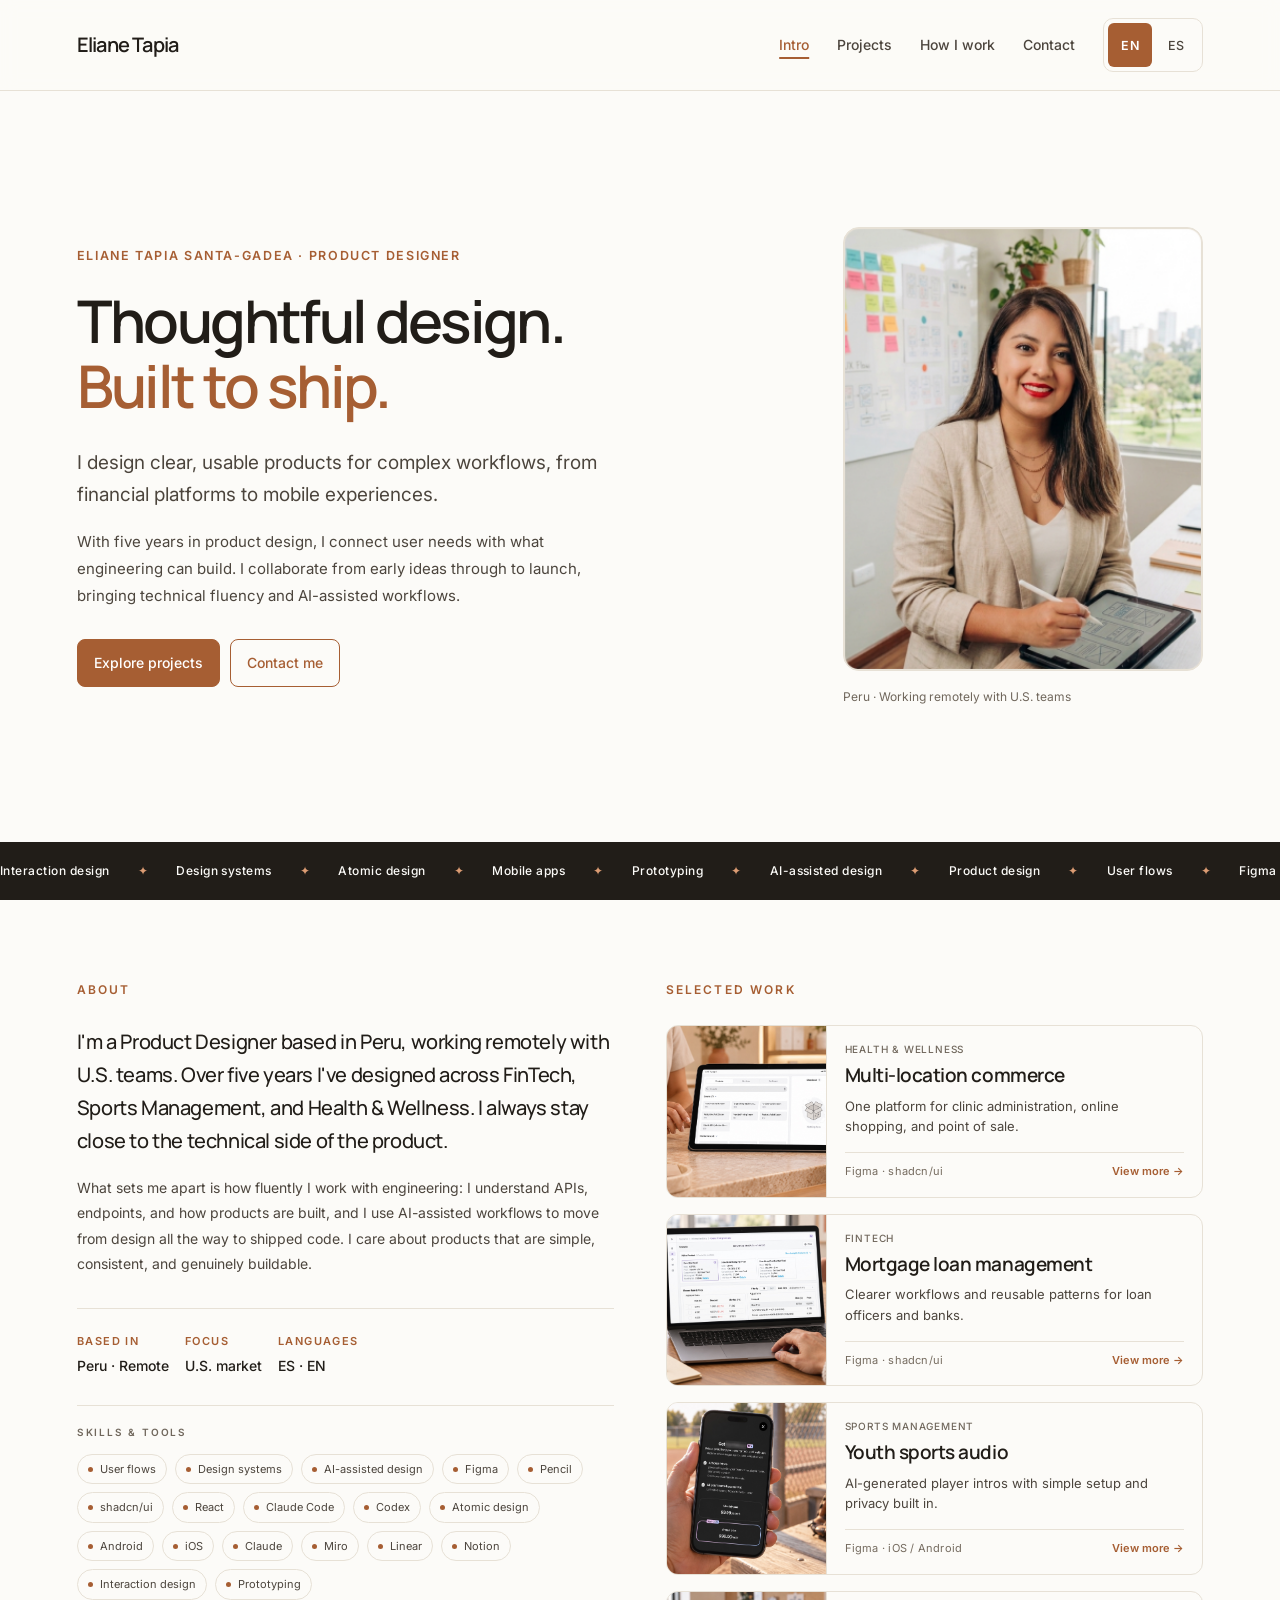
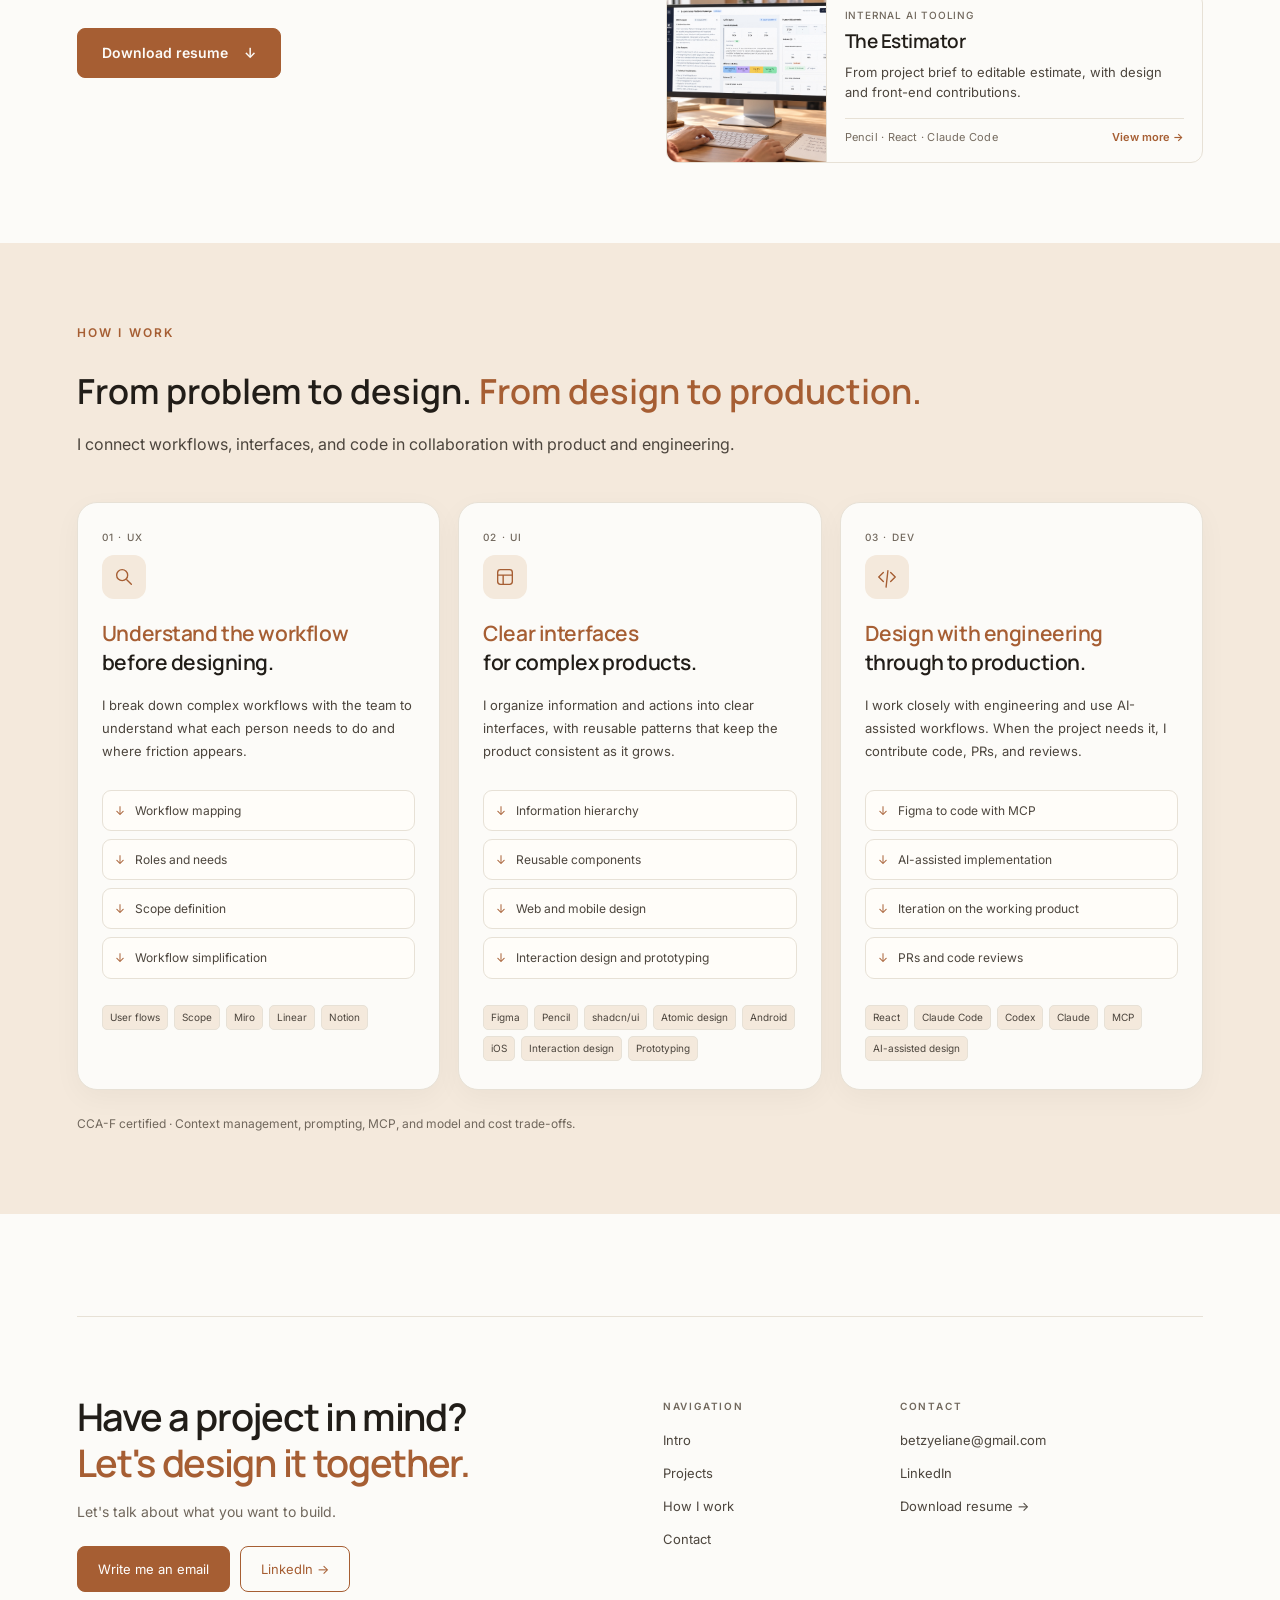
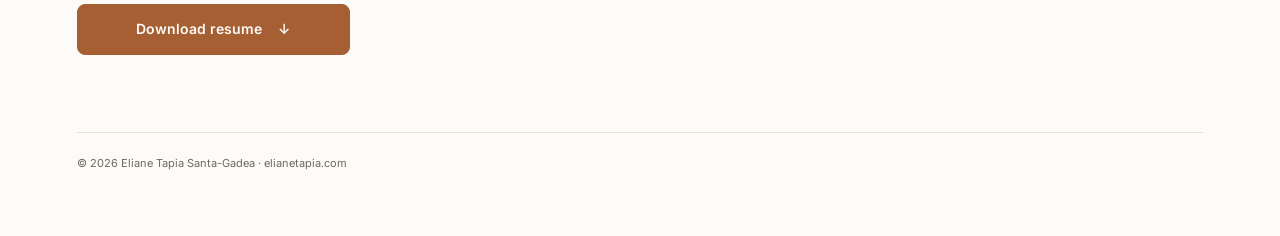
==== commit f9eca85b: "Clip process accent line to card corners" ====
--- a/index.html
+++ b/index.html
@@ -27,7 +27,7 @@
   <link rel="preconnect" href="https://fonts.googleapis.com">
   <link rel="preconnect" href="https://fonts.gstatic.com" crossorigin>
   <link href="https://fonts.googleapis.com/css2?family=Manrope:wght@500;600&family=Inter:wght@400;500;600&display=swap" rel="stylesheet">
-  <link rel="stylesheet" href="css/styles.css?v=portfolio-process-25">
+  <link rel="stylesheet" href="css/styles.css?v=portfolio-process-26">
 </head>
 <body class="home">
   <a class="skip-link" href="#main" data-es="Saltar al contenido">Skip to content</a>
--- a/css/styles.css
+++ b/css/styles.css
@@ -455,6 +455,7 @@
 .home .approach .point {
   --process-color: var(--accent);
   position: relative;
+  overflow: hidden;
   transition: transform .28s ease, border-color .28s ease, box-shadow .28s ease;
 }
 .home .approach .point:nth-child(1) { --process-color: #71699a; }
@@ -462,9 +463,8 @@
 .home .approach .point::before {
   content: "";
   position: absolute;
-  inset: 1px 14px auto;
+  inset: 0 0 auto;
   height: 3px;
-  border-radius: 999px;
   background: var(--process-color);
   transform: scaleX(0);
   transform-origin: left;
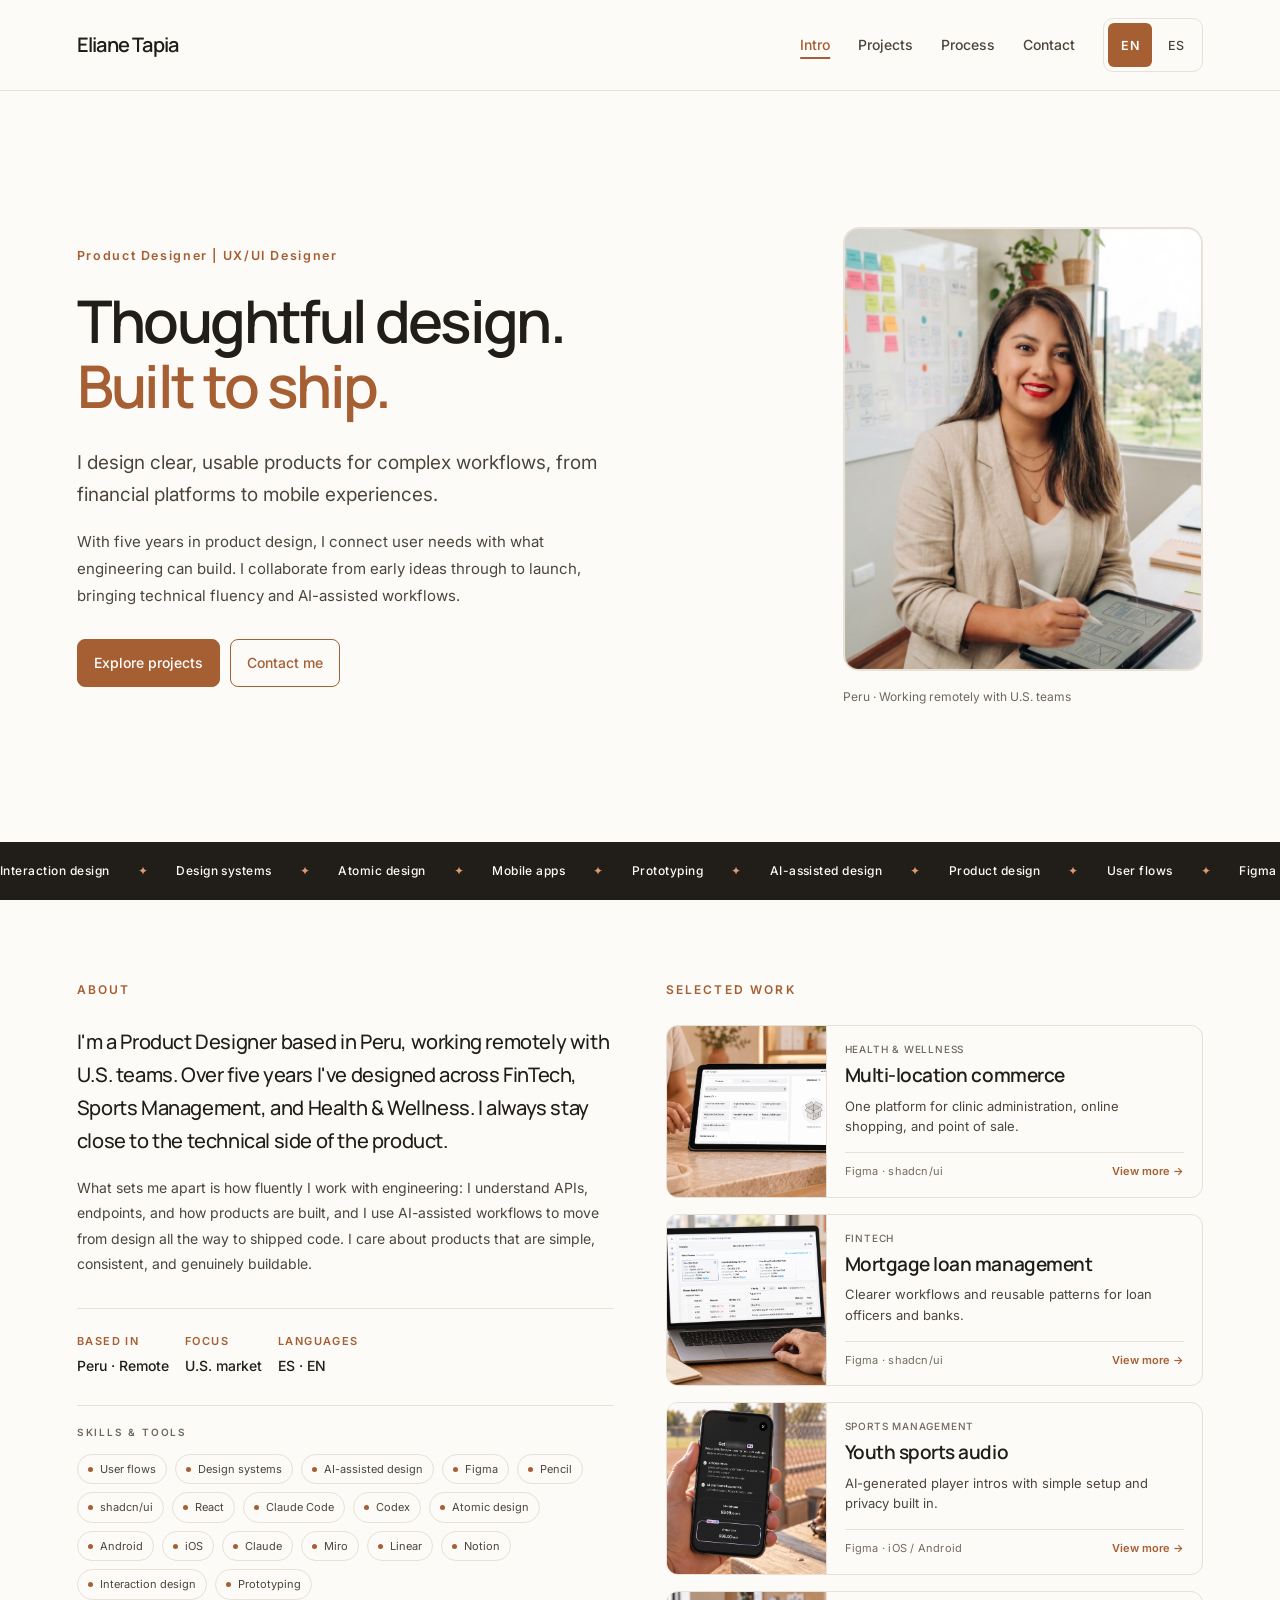
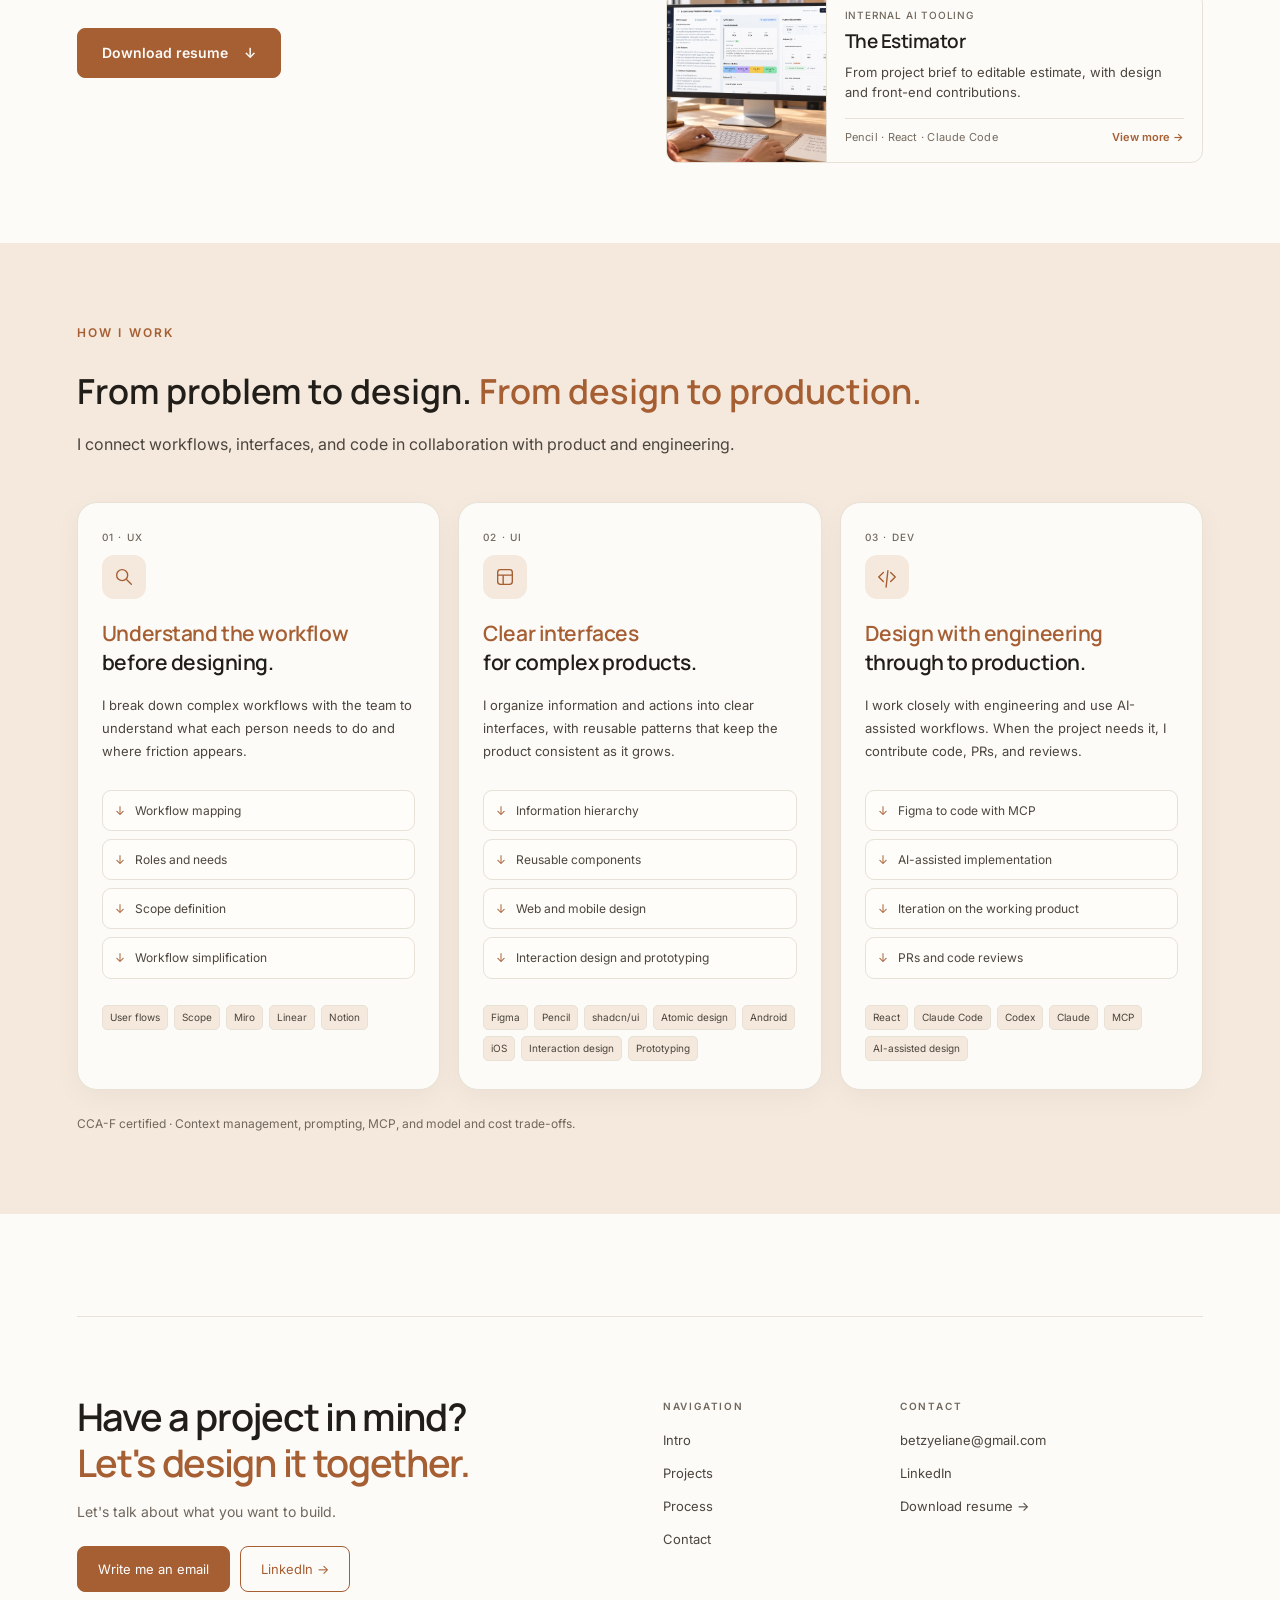
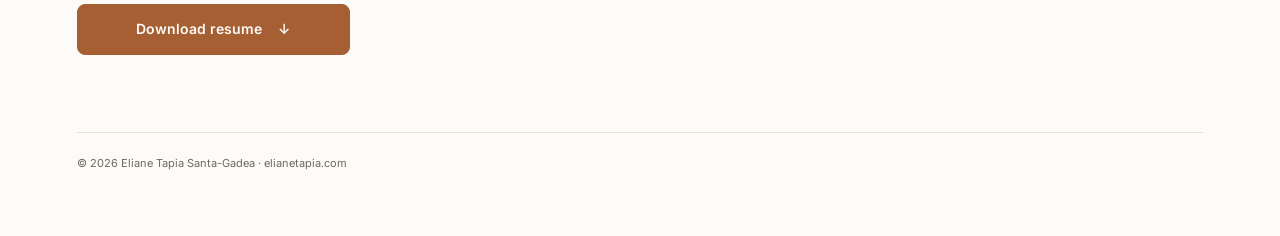
==== commit 7e1c4d3d: "Refine mobile portfolio navigation and spacing" ====
--- a/index.html
+++ b/index.html
@@ -27,16 +27,18 @@
   <link rel="preconnect" href="https://fonts.googleapis.com">
   <link rel="preconnect" href="https://fonts.gstatic.com" crossorigin>
   <link href="https://fonts.googleapis.com/css2?family=Manrope:wght@500;600&family=Inter:wght@400;500;600&display=swap" rel="stylesheet">
-  <link rel="stylesheet" href="css/styles.css?v=portfolio-process-26">
+  <link rel="stylesheet" href="css/styles.css?v=portfolio-project-motion-28">
+  <link rel="stylesheet" href="css/mobile.css?v=1">
 </head>
 <body class="home">
   <a class="skip-link" href="#main" data-es="Saltar al contenido">Skip to content</a>
   <header class="topbar">
     <a class="wordmark" href="index.html">Eliane Tapia</a>
     <nav class="nav" aria-label="Main navigation" data-es-aria-label="Navegación principal">
-      <a href="#intro" data-es="Introducción">Intro</a>
+      <a href="#intro" data-es="Intro">Intro</a>
+      <a class="mobile-only-tab" href="#about" data-es="Sobre mí">About</a>
       <a href="#work" data-es="Proyectos">Projects</a>
-      <a href="#approach" data-es="Cómo trabajo">How I work</a>
+      <a href="#approach" data-es="Proceso">Process</a>
       <a href="#contact" data-es="Contacto">Contact</a>
     </nav>
     <div class="header-actions">
@@ -51,7 +53,7 @@
     <!-- Hero -->
     <section class="hero wrap" id="intro">
       <div class="hero-copy">
-      <p class="eyebrow">ELIANE TAPIA SANTA-GADEA · PRODUCT DESIGNER</p>
+      <p class="eyebrow" data-es="Diseñadora de producto | Diseñadora UX/UI">Product Designer | UX/UI Designer</p>
       <h1 class="hero-title"><span data-es="Diseño con intención.">Thoughtful design.</span><span class="accent" data-es="Listo para lanzar.">Built to ship.</span></h1>
       <p class="lead" data-es="Diseño productos claros y fáciles de usar para flujos de trabajo complejos, desde plataformas financieras hasta experiencias móviles.">I design clear, usable products for complex workflows, from financial platforms to mobile experiences.</p>
       <p class="hero-context" data-es="Con cinco años en diseño de producto, conecto las necesidades de las personas con lo que ingeniería puede construir. Colaboro desde las primeras ideas hasta el lanzamiento, con fluidez técnica y flujos asistidos por IA.">With five years in product design, I connect user needs with what engineering can build. I collaborate from early ideas through to launch, bringing technical fluency and AI-assisted workflows.</p>
@@ -248,9 +250,10 @@
       </div>
       <nav class="footer-column" aria-label="Footer navigation" data-es-aria-label="Navegación del pie de página">
         <h3 class="label" data-es="NAVEGACIÓN">NAVIGATION</h3>
-        <a href="#intro" data-es="Introducción">Intro</a>
+        <a href="#intro" data-es="Intro">Intro</a>
+        <a class="mobile-only-tab" href="#about" data-es="Sobre mí">About</a>
         <a href="#work" data-es="Proyectos">Projects</a>
-        <a href="#approach" data-es="Cómo trabajo">How I work</a>
+        <a href="#approach" data-es="Proceso">Process</a>
         <a href="#contact" data-es="Contacto">Contact</a>
       </nav>
       <div class="footer-column">
@@ -264,5 +267,6 @@
   </footer>
   <script>document.getElementById("yr").textContent = new Date().getFullYear();</script>
   <script src="js/main.js?v=portfolio-resume-24"></script>
+  <script src="js/mobile.js?v=1"></script>
 </body>
 </html>
--- a/css/styles.css
+++ b/css/styles.css
@@ -421,6 +421,21 @@
 .home .work .card-footer { display: flex; align-items: baseline; justify-content: space-between; gap: 12px; width: 100%; margin-top: 10px; padding-top: 10px; border-top: 1px solid var(--line); }
 .home .work .card-footer .card-stack { min-width: 0; }
 .home .work .card-link { flex-shrink: 0; margin-top: 0; padding-top: 0; font-size: 11px; white-space: nowrap; }
+.home .work .card { transition: transform .28s ease, border-color .28s ease, box-shadow .28s ease; }
+.home .work .card-media img,
+.home .work .card-link { transition: transform .28s ease; }
+.home .work .card:is(:hover, :focus-visible) {
+  transform: translateY(-3px);
+  border-color: var(--line);
+  box-shadow: 0 12px 28px rgba(33, 29, 24, .08);
+}
+.home .work .card:is(:hover, :focus-visible) .card-media img { transform: scale(1.015); }
+.home .work .card:is(:hover, :focus-visible) .card-link { transform: translateX(2px); }
+@media (prefers-reduced-motion: reduce) {
+  .home .work .card:is(:hover, :focus-visible),
+  .home .work .card:is(:hover, :focus-visible) .card-media img,
+  .home .work .card:is(:hover, :focus-visible) .card-link { transform: none; }
+}
 .about-bio, .about-profile-details { min-width: 0; }
 @media (min-width: 1001px) and (prefers-reduced-motion: no-preference) {
   .about-work { scroll-snap-align: start; }
--- a/css/mobile.css
+++ b/css/mobile.css
@@ -0,0 +1,94 @@
+/* Mobile section navigation and layout. */
+.mobile-only-tab { display: none; }
+@media (max-width: 760px) {
+  .mobile-only-tab { display: inline-flex; }
+  html.home-page, html.home-page body.home { height: 100%; overflow: hidden; }
+  .home .topbar {
+    position: fixed;
+    inset: 0 0 auto;
+    z-index: 80;
+    display: grid;
+    grid-template-columns: minmax(0, 1fr) auto;
+    align-items: center;
+    gap: 0;
+    padding: 10px 16px 0;
+    background: color-mix(in srgb, var(--paper) 96%, transparent);
+  }
+  .home .topbar .wordmark { grid-column: 1; grid-row: 1; min-width: 0; font-size: 18px; }
+  .home .header-actions { grid-column: 2; grid-row: 1; margin: 0; }
+  .home .topbar .lang { height: 48px; padding: 3px; }
+  .home .topbar .lang button { height: 40px; min-height: 40px; padding: 8px 12px; }
+  .home .topbar .nav {
+    grid-column: 1 / -1;
+    grid-row: 2;
+    order: initial;
+    display: flex;
+    flex-wrap: nowrap;
+    justify-content: flex-start;
+    gap: 6px;
+    width: 100%;
+    min-width: 0;
+    margin: 0;
+    padding: 7px 0 8px;
+    overflow-x: auto;
+    overscroll-behavior-x: contain;
+    scrollbar-width: none;
+  }
+  .home .topbar .nav::-webkit-scrollbar, .mobile-deck::-webkit-scrollbar,
+  .mobile-panel::-webkit-scrollbar { display: none; }
+  .home .topbar .nav > a {
+    flex: 0 0 auto;
+    min-height: 38px;
+    padding: 8px 12px;
+    border-radius: 20px;
+    white-space: nowrap;
+    font-size: 13px;
+    text-decoration: none;
+  }
+  .home .topbar .nav > a[aria-current="location"] {
+    color: var(--ink);
+    background: var(--tint);
+    text-decoration: none;
+  }
+  .home main { margin-top: var(--mobile-header-height, 110px); }
+  .mobile-deck {
+    display: flex;
+    width: 100vw;
+    height: calc(100dvh - var(--mobile-header-height, 110px));
+    overflow-x: auto;
+    overflow-y: hidden;
+    scroll-snap-type: x mandatory;
+    overscroll-behavior-x: contain;
+    scrollbar-width: none;
+  }
+  .mobile-panel {
+    flex: 0 0 100vw;
+    width: 100vw;
+    height: 100%;
+    overflow-x: hidden;
+    overflow-y: auto;
+    scroll-snap-align: start;
+    overscroll-behavior-y: contain;
+    scrollbar-width: none;
+    -webkit-overflow-scrolling: touch;
+  }
+  .mobile-panel .hero { min-height: 0; padding-block: 36px 48px; }
+  .mobile-panel .hero-links .secondary-link { display: none; }
+  .mobile-panel .hero-copy .hero-profile { margin: 24px 0 18px; }
+  .mobile-panel .about > .label,
+  .mobile-panel .work > .label,
+  .mobile-panel .approach > .section > .label { display: none; }
+  .mobile-panel .work, .mobile-panel .about { padding: 38px var(--gutter) 52px; }
+  .mobile-panel .approach { min-height: 0; padding-top: 20px; padding-bottom: 44px; }
+  .mobile-panel .approach > .section { padding-top: 20px; padding-bottom: 0; }
+  .mobile-panel .contact-footer { padding-top: 20px; }
+  .mobile-panel .contact-footer .footer-grid { border-top: 0; padding-top: 20px; }
+  .mobile-panel .about-work { display: none; }
+  .mobile-panel .work .cards { grid-template-columns: 1fr; }
+  .mobile-panel .work .card { grid-template-columns: 1fr; }
+  .mobile-panel .work .card-media { aspect-ratio: 3 / 2; min-height: 0; }
+  .mobile-panel .work .card-media img { height: 100%; }
+}
+@media (max-width: 760px) and (prefers-reduced-motion: reduce) {
+  .mobile-deck { scroll-behavior: auto; }
+}
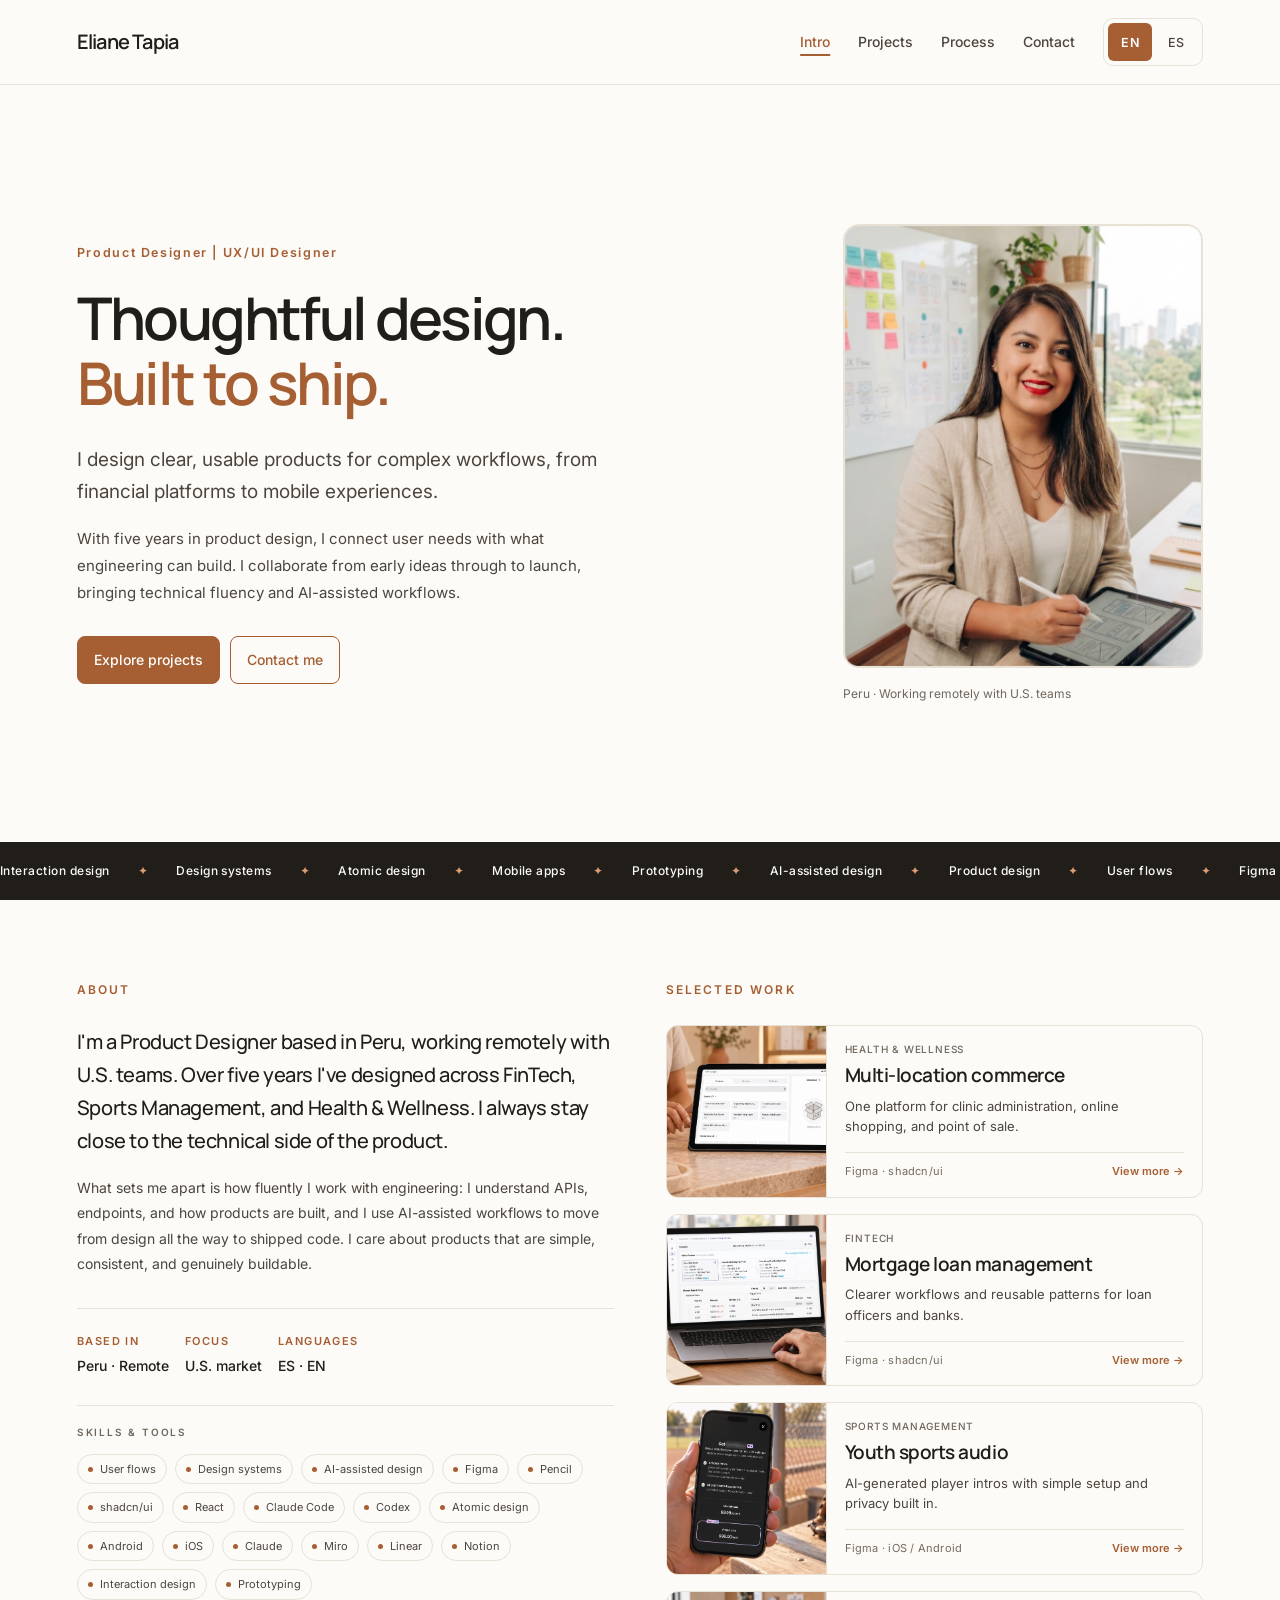
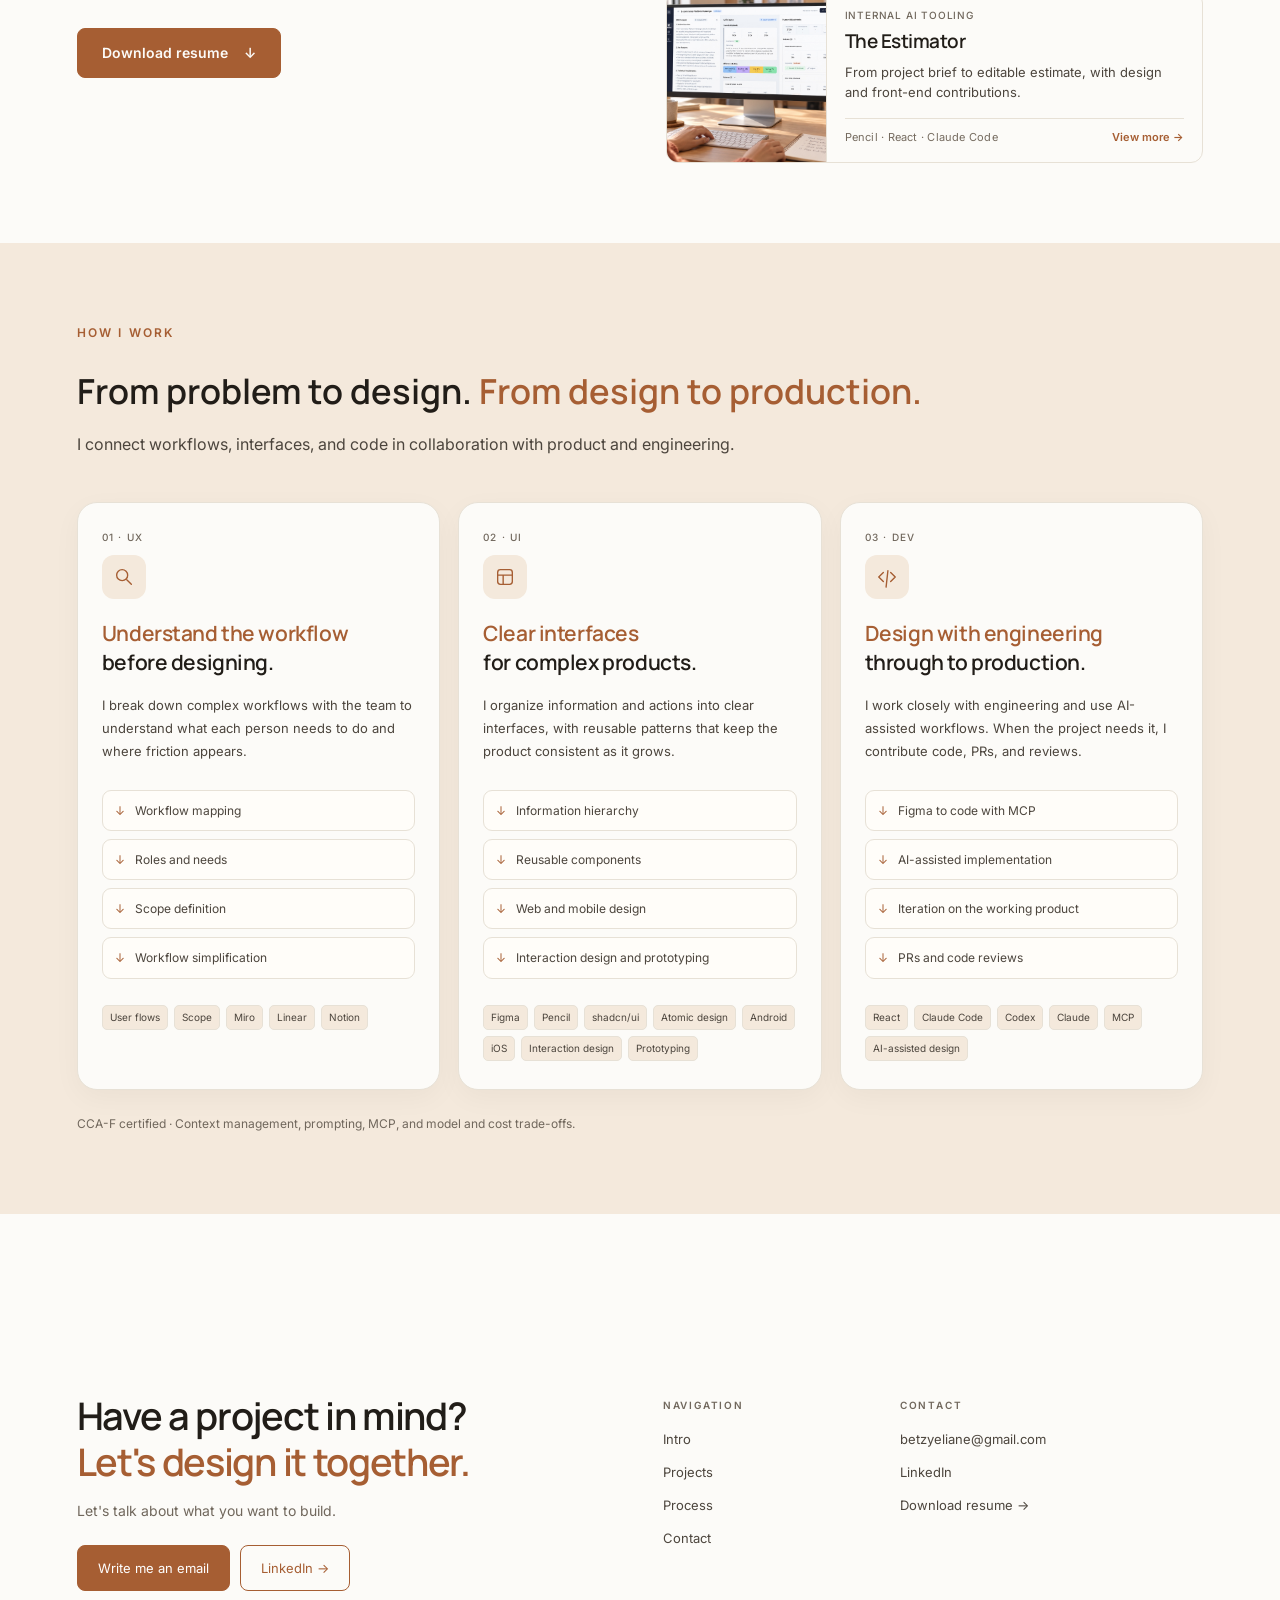
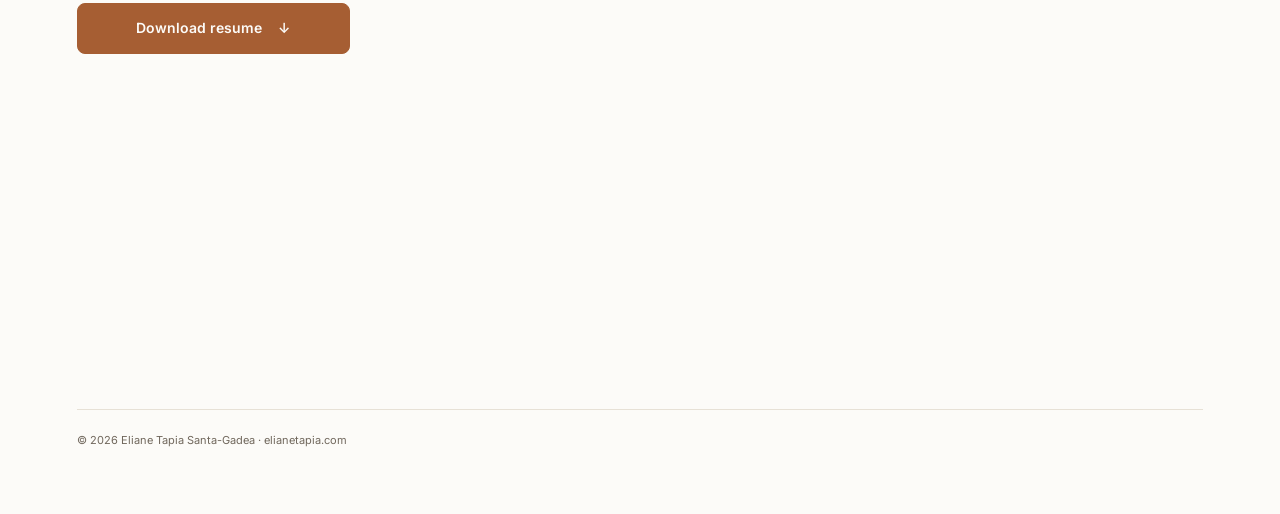
==== commit 9b2713cf: "Polish desktop contact and portfolio share preview" ====
--- a/index.html
+++ b/index.html
@@ -3,31 +3,37 @@
 <head>
   <meta charset="UTF-8">
   <meta name="viewport" content="width=device-width, initial-scale=1.0">
-  <title>Eliane Tapia | Product Designer</title>
-  <meta name="description" content="I design clear, usable products for complex workflows.">
+  <title>Eliane Tapia — Product Designer | UX/UI Designer</title>
+  <meta name="description" content="Thoughtful design. Built to ship. Explore Eliane Tapia's product design and UX/UI portfolio, from complex workflows to shipped products.">
+  <link rel="canonical" href="https://portfolio-eliane-exploration.vercel.app/">
+  <link rel="icon" type="image/svg+xml" href="favicon.svg?v=2">
+  <link rel="icon" type="image/png" sizes="32x32" href="favicon-32.png?v=2">
+  <link rel="apple-touch-icon" sizes="180x180" href="apple-touch-icon.png?v=2">
+  <meta name="theme-color" content="#FCFBF8">
 
   <!-- Open Graph (WhatsApp, LinkedIn, Facebook, iMessage) -->
   <meta property="og:type" content="website">
   <meta property="og:site_name" content="Eliane Tapia">
-  <meta property="og:title" content="Eliane Tapia | Product Designer">
-  <meta property="og:description" content="Thoughtful design. Built to ship. Clear, usable products for complex workflows.">
+  <meta property="og:title" content="Eliane Tapia — Product Designer | UX/UI Designer">
+  <meta property="og:description" content="Thoughtful design. Built to ship. Explore product design, UX/UI and shipped work by Eliane Tapia.">
   <meta property="og:url" content="https://portfolio-eliane-exploration.vercel.app/">
-  <meta property="og:image" content="https://portfolio-eliane-exploration.vercel.app/images/about-photo.png">
-  <meta property="og:image:width" content="340">
-  <meta property="og:image:height" content="420">
-  <meta property="og:image:alt" content="Eliane Tapia, Product Designer">
+  <meta property="og:image" content="https://portfolio-eliane-exploration.vercel.app/images/social-preview.jpg">
+  <meta property="og:image:type" content="image/jpeg">
+  <meta property="og:image:width" content="1200">
+  <meta property="og:image:height" content="630">
+  <meta property="og:image:alt" content="Eliane Tapia's product design portfolio preview, with her portrait and the words Thoughtful design. Built to ship.">
   <meta property="og:locale" content="en_US">
 
   <!-- Twitter / X -->
   <meta name="twitter:card" content="summary_large_image">
-  <meta name="twitter:title" content="Eliane Tapia | Product Designer">
-  <meta name="twitter:description" content="Thoughtful design. Built to ship. Clear, usable products for complex workflows.">
-  <meta name="twitter:image" content="https://portfolio-eliane-exploration.vercel.app/images/about-photo.png">
+  <meta name="twitter:title" content="Eliane Tapia — Product Designer | UX/UI Designer">
+  <meta name="twitter:description" content="Thoughtful design. Built to ship. Explore product design, UX/UI and shipped work by Eliane Tapia.">
+  <meta name="twitter:image" content="https://portfolio-eliane-exploration.vercel.app/images/social-preview.jpg">
 
   <link rel="preconnect" href="https://fonts.googleapis.com">
   <link rel="preconnect" href="https://fonts.gstatic.com" crossorigin>
   <link href="https://fonts.googleapis.com/css2?family=Manrope:wght@500;600&family=Inter:wght@400;500;600&display=swap" rel="stylesheet">
-  <link rel="stylesheet" href="css/styles.css?v=portfolio-project-motion-28">
+  <link rel="stylesheet" href="css/styles.css?v=desktop-contact-31">
   <link rel="stylesheet" href="css/mobile.css?v=1">
 </head>
 <body class="home">
--- a/css/styles.css
+++ b/css/styles.css
@@ -203,8 +203,8 @@
 .wordmark { font-size: 20px; font-weight: 600; letter-spacing: -.04em; }
 .nav { margin-left: auto; }
 .header-actions { display: flex; align-items: center; }
-.lang { padding: 4px; gap: 2px; border-radius: 10px; background: var(--paper); }
-.lang button { min-width: 44px; min-height: 44px; padding: 10px; border-radius: 6px; color: var(--mid); }
+.lang { height: 48px; padding: 4px; gap: 2px; border-radius: 10px; background: var(--paper); }
+.lang button { min-width: 44px; height: 38px; min-height: 38px; padding: 8px 10px; border-radius: 6px; color: var(--mid); }
 .lang button.active { background: var(--accent); color: #fff; }
 .cv-button { min-height: 48px; padding: 12px 8px; border: 1px solid transparent; border-radius: 8px; background: transparent; color: var(--soft); font: 500 15px var(--body); line-height: 1.6; }
 .cv-button:disabled { cursor: not-allowed; opacity: .65; }
@@ -383,11 +383,11 @@
     scroll-snap-type: y proximity;
     scroll-padding-top: var(--header-height, 90px);
   }
-  .home .hero, .home .work, .home .about, .home .approach, .home .contact {
+  .home .hero, .home .work, .home .about, .home .approach, .home .contact-footer {
     scroll-snap-align: start;
     scroll-margin-top: 0;
   }
-  .home .work, .home .about, .home .approach, .home .contact {
+  .home .work, .home .about, .home .approach, .home .contact-footer {
     min-height: calc(100svh - var(--header-height, 90px));
   }
   .home .site-footer { scroll-snap-align: end; }
@@ -514,6 +514,19 @@
 /* Contact invitation and supporting navigation. */
 .contact-footer { padding-top: clamp(80px, 8vw, 112px); padding-bottom: clamp(48px, 5vw, 72px); scroll-margin-top: calc(var(--header-height, 90px) + 24px); }
 .footer-grid { display: grid; grid-template-columns: minmax(0, 1.8fr) minmax(0, .65fr) minmax(0, 1fr); gap: 40px; border-top: 1px solid var(--line); padding: clamp(64px, 6vw, 88px) 0; }
+@media (min-width: 761px) {
+  .home .contact-footer {
+    min-height: 100svh;
+    scroll-margin-top: var(--header-height, 90px);
+    display: flex;
+    flex-direction: column;
+  }
+  .home .contact-footer .footer-grid { flex: 1; }
+  .home .footer-grid { border-top: 0; }
+}
+@media (min-width: 1001px) and (prefers-reduced-motion: no-preference) {
+  .home .contact-footer { scroll-margin-top: 0; }
+}
 .footer-invitation h2 { max-width: 22ch; font-size: clamp(28px, 3vw, 38px); line-height: 1.2; letter-spacing: -.035em; }
 .footer-invitation h2 > span { display: block; }
 .footer-invitation p { margin: 16px 0 22px; font-size: 14px; color: var(--soft); }
